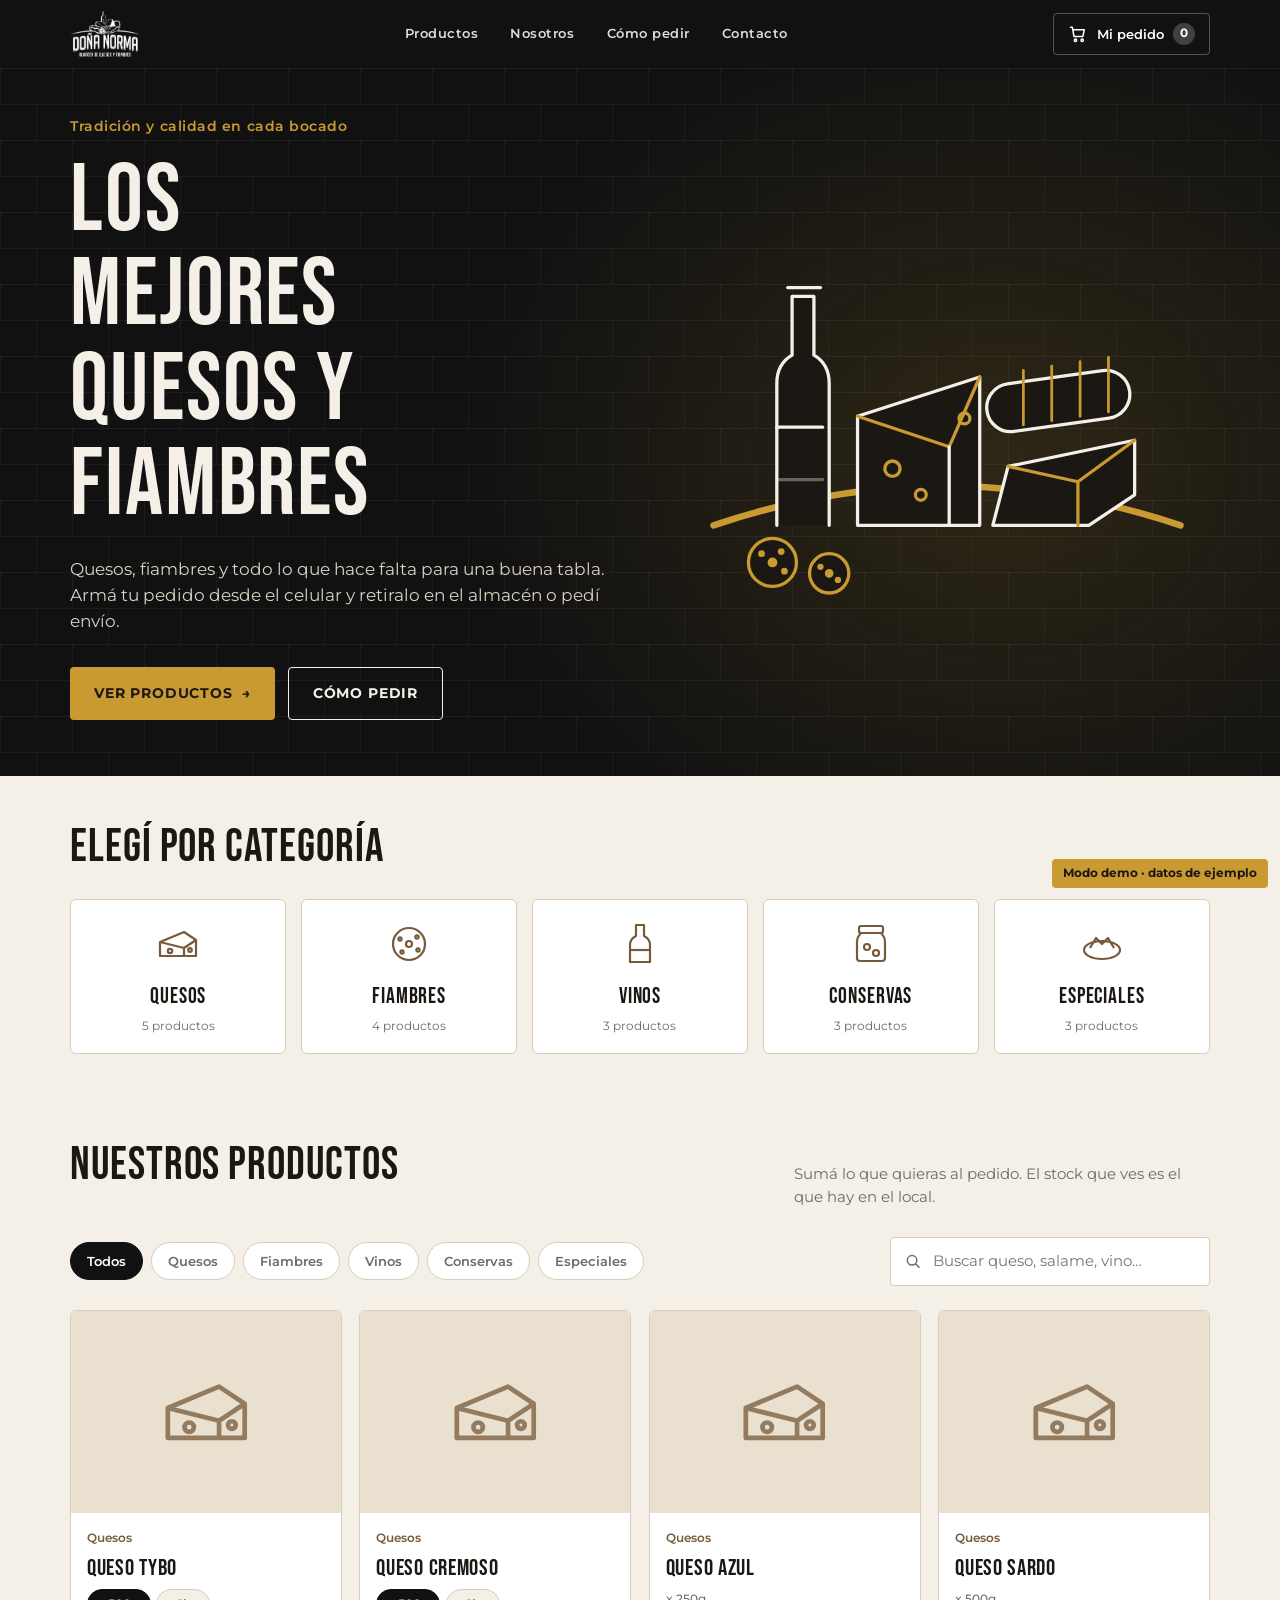
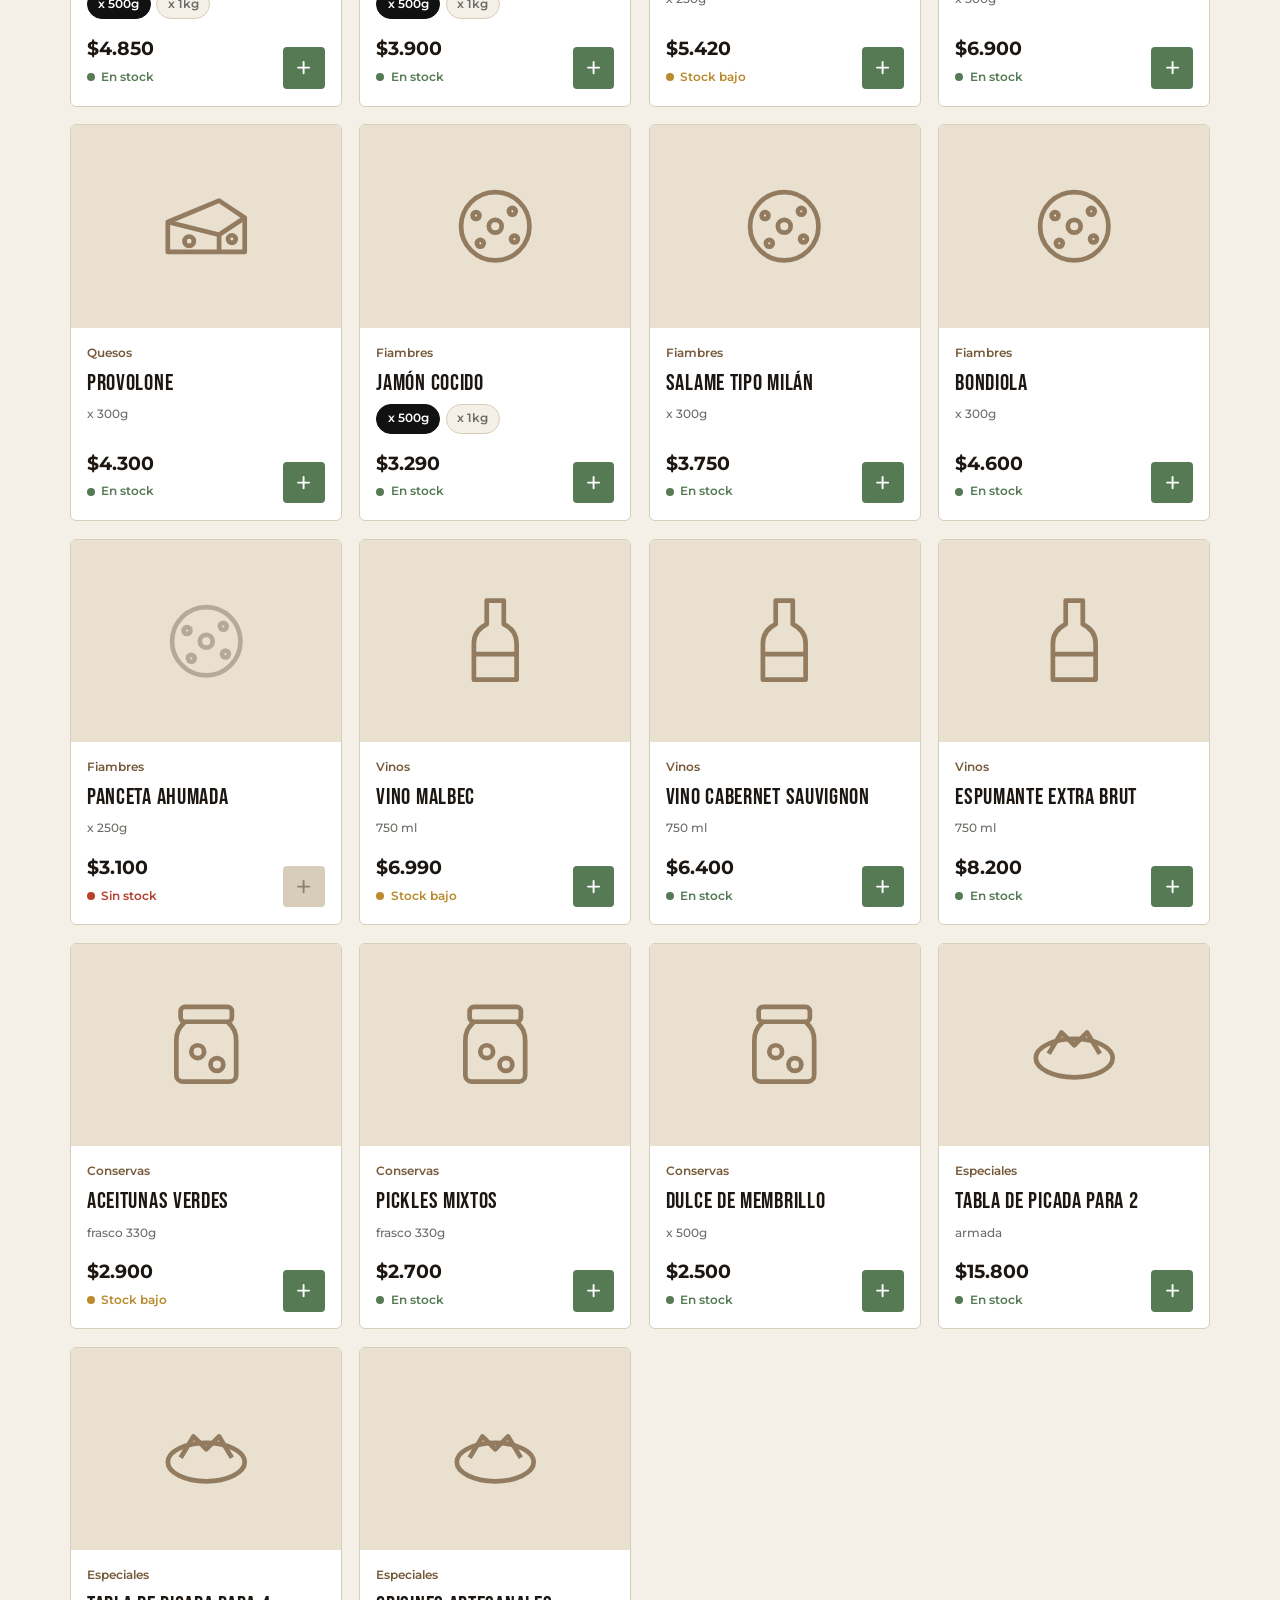
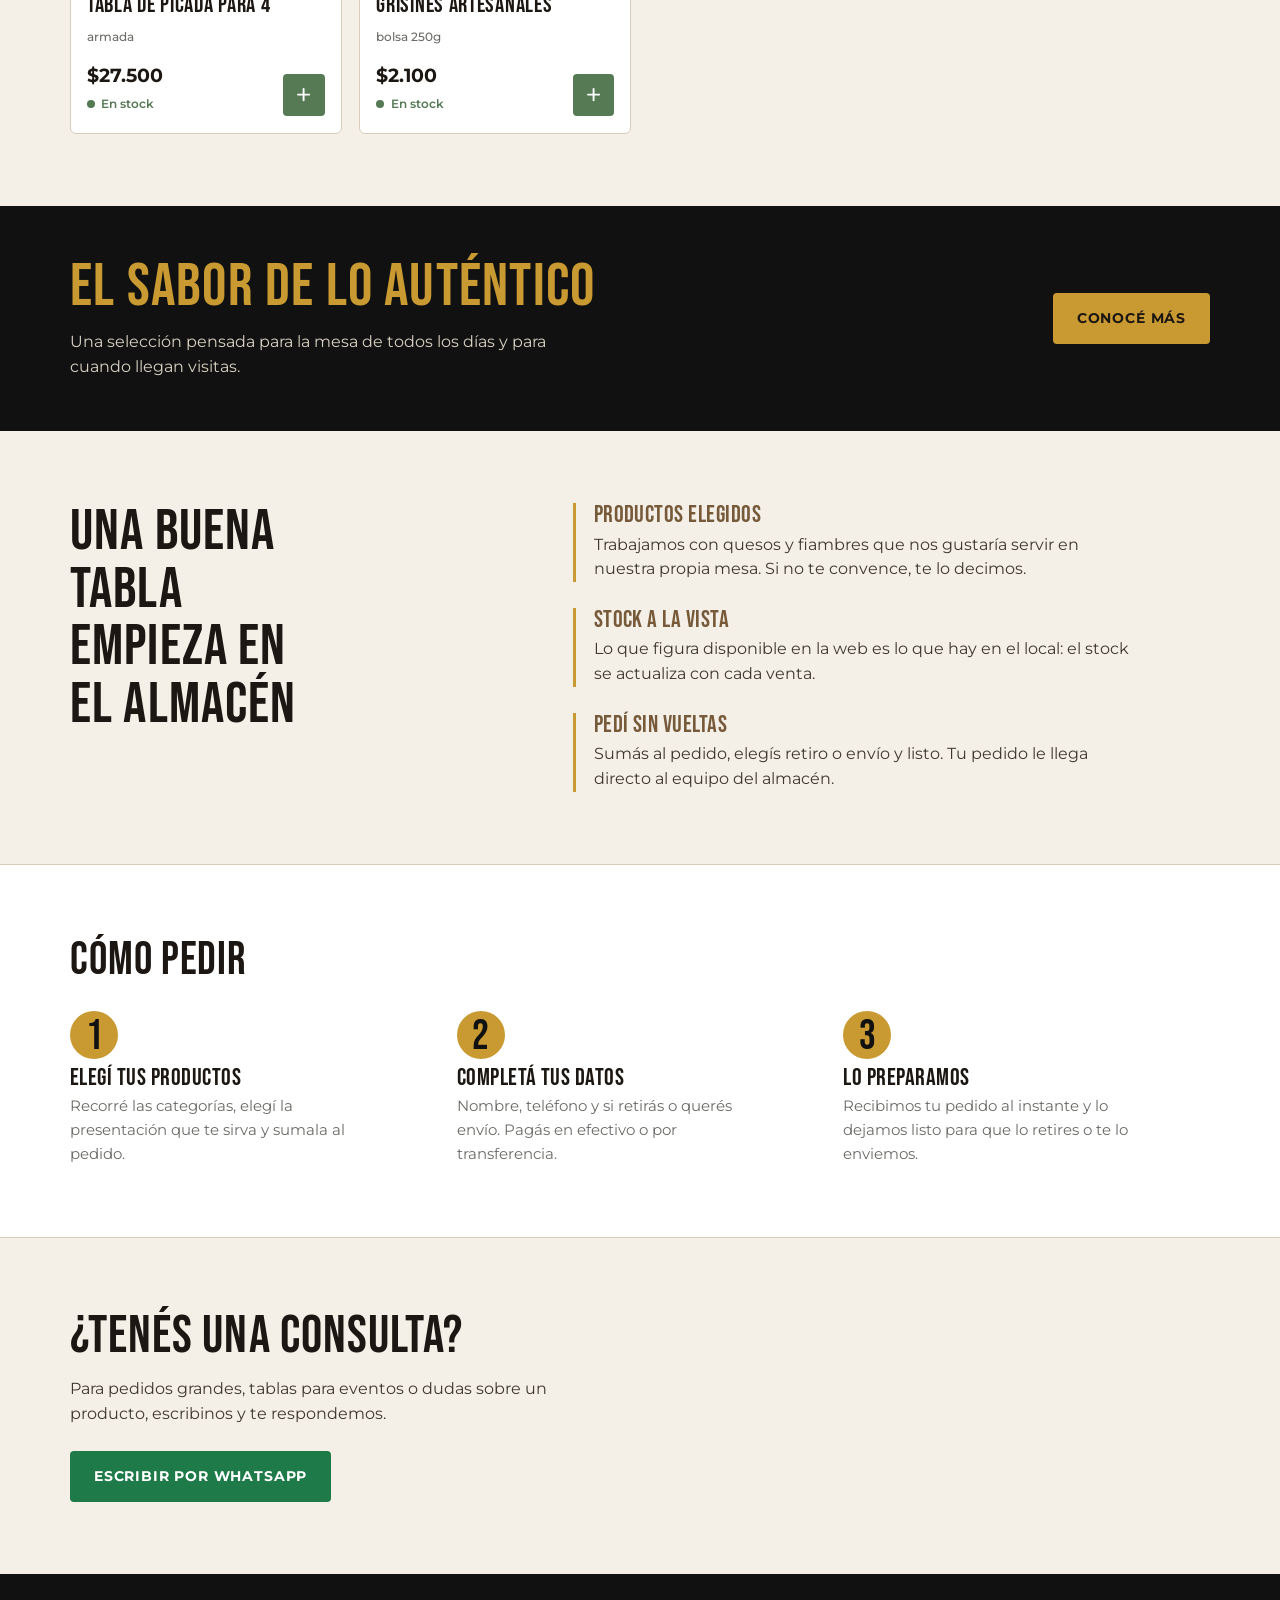
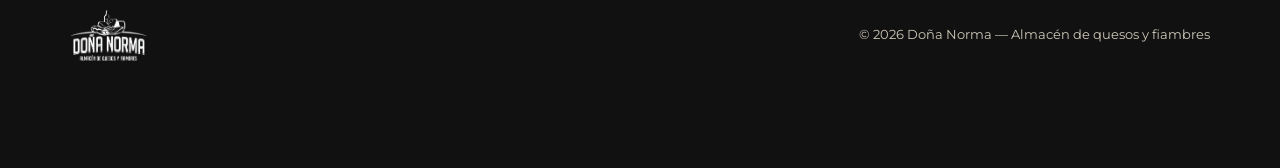
==== demo/norma/index.html @ 4f8e7be3 "Hero movil robusto (sin posicionado absoluto) y maqueta de Doña Norma Co-Authored-By: Claude Sonnet " ====
<!DOCTYPE html>
<html lang="es-AR">
<head>
<meta charset="UTF-8">
<meta name="viewport" content="width=device-width, initial-scale=1, viewport-fit=cover">
<title>Doña Norma — Almacén de quesos y fiambres</title>
<meta name="description" content="Quesos, fiambres, vinos y conservas. Armá tu pedido online y retiralo en el almacén o pedí envío.">
<meta name="theme-color" content="#111111">
<link rel="icon" href="data:image/svg+xml,%3Csvg xmlns='http://www.w3.org/2000/svg' viewBox='0 0 64 64'%3E%3Crect width='64' height='64' rx='12' fill='%23111'/%3E%3Cpath d='M12 44 32 14l20 30z' fill='%23C99A32'/%3E%3Ccircle cx='32' cy='36' r='3' fill='%23111'/%3E%3C/svg%3E">
<link rel="preconnect" href="https://fonts.googleapis.com">
<link rel="preconnect" href="https://fonts.gstatic.com" crossorigin>
<link href="https://fonts.googleapis.com/css2?family=Bebas+Neue&family=Montserrat:wght@400;500;600;700&display=swap" rel="stylesheet">

<style>
:root{
  --marca:#111111; --cta:#C99A32; --cta-text:#1C1712; --detalles:#765A3A; --exito:#557A54;
  --fondo:#F4F0E8; --blanco:#FFFFFF; --sep:#D8CDBB; --txt2:#6B6B67; --ink:#1C1712; --error:#B8402F; --aviso:#B98A2E;
  --display:'Bebas Neue','Oswald','Arial Narrow',Impact,sans-serif;
  --texto:'Montserrat',system-ui,-apple-system,'Segoe UI',Roboto,sans-serif;
  --wrap:1180px;
}
*,*::before,*::after{box-sizing:border-box}
html{scroll-behavior:smooth;scroll-padding-top:5rem}
body{margin:0;background:var(--fondo);color:var(--ink);font-family:var(--texto);font-size:16px;line-height:1.55;-webkit-font-smoothing:antialiased;padding-bottom:env(safe-area-inset-bottom,0)}
img{max-width:100%;display:block}
button,input,select,textarea{font:inherit;color:inherit}
button{cursor:pointer;border:0;background:none;padding:0}
a{color:inherit}
h1,h2,h3{font-family:var(--display);font-weight:400;letter-spacing:.02em;line-height:1;margin:0;text-transform:uppercase}
:focus-visible{outline:3px solid var(--cta);outline-offset:2px}
.wrap{max-width:var(--wrap);margin:0 auto;padding:0 1.25rem}
.sr{position:absolute;width:1px;height:1px;overflow:hidden;clip:rect(0 0 0 0);white-space:nowrap}

/* ---------- botones ---------- */
.btn{display:inline-flex;align-items:center;justify-content:center;gap:.6rem;font-weight:700;font-size:.85rem;letter-spacing:.06em;text-transform:uppercase;padding:.95rem 1.5rem;border-radius:4px;text-decoration:none;transition:background .2s,color .2s,border-color .2s}
.btn-primary{background:var(--cta);color:var(--cta-text)}
.btn-primary:hover{background:#d8a93c}
.btn-primary:disabled{opacity:.55;cursor:not-allowed}
.btn-ghost{border:1px solid currentColor}
.btn-ghost:hover{background:rgba(255,255,255,.08)}
.btn-block{width:100%}
.btn-dark{background:var(--marca);color:var(--blanco)}
.btn-dark:hover{background:#2a2622}
.btn-wa{background:#1f7a4a;color:#fff}
.btn-wa:hover{background:#19663d}

/* ---------- header ---------- */
.top{position:sticky;top:0;z-index:40;background:var(--marca);color:var(--blanco);padding-top:env(safe-area-inset-top,0)}
.top .wrap{display:flex;align-items:center;justify-content:space-between;gap:1rem;height:4.25rem}
.brand img{height:2.9rem;width:auto}
.nav{display:flex;gap:2rem;font-size:.82rem;font-weight:600;letter-spacing:.04em}
.nav a{text-decoration:none;opacity:.85;padding:.4rem 0;border-bottom:2px solid transparent}
.nav a:hover{opacity:1;border-color:var(--cta)}
.cart-btn{position:relative;display:flex;align-items:center;gap:.55rem;padding:.55rem .9rem;border:1px solid rgba(255,255,255,.28);border-radius:4px;font-weight:600;font-size:.82rem}
.cart-btn:hover{border-color:var(--cta)}
.cart-btn svg{width:1.25rem;height:1.25rem}
.cart-count{min-width:1.35rem;height:1.35rem;padding:0 .3rem;border-radius:99px;background:var(--cta);color:var(--cta-text);font-size:.72rem;font-weight:700;display:flex;align-items:center;justify-content:center}
.cart-count[data-n="0"]{background:rgba(255,255,255,.2);color:#fff}

/* ---------- hero ---------- */
.hero{position:relative;background-color:var(--marca);color:var(--fondo);overflow:hidden;
  background-image:
    radial-gradient(60% 90% at 78% 55%,rgba(201,154,50,.16),transparent 70%),
    url("data:image/svg+xml,%3Csvg xmlns='http://www.w3.org/2000/svg' width='72' height='72'%3E%3Cpath d='M0 .5H72M0 36.5H72M.5 0V36M36.5 36V72' stroke='%23ffffff' stroke-opacity='.05' fill='none'/%3E%3C/svg%3E")}
.hero .wrap{display:grid;grid-template-columns:1.05fr .95fr;align-items:center;gap:2rem;min-height:34rem;padding-top:3rem;padding-bottom:3.5rem}
.hero-tag{font-weight:600;font-size:.85rem;letter-spacing:.04em;color:var(--cta);margin:0 0 1.1rem}
.hero h1{font-size:clamp(3.2rem,7.4vw,6.4rem);max-width:9ch}
.hero p.lead{max-width:34rem;font-size:1.06rem;color:#d9d2c4;margin:1.4rem 0 2rem}
.hero-cta{display:flex;flex-wrap:wrap;gap:.8rem}
.hero-art{display:flex;justify-content:center}
.hero-art svg{width:100%;max-width:30rem;height:auto}

/* ---------- secciones ---------- */
section{padding:4.5rem 0}
.sec-head{display:flex;align-items:baseline;justify-content:space-between;gap:1rem;margin-bottom:1.75rem}
.sec-head h2{font-size:clamp(2rem,4vw,2.9rem)}
.sec-head p{margin:0;color:var(--txt2);font-size:.92rem;max-width:26rem}

/* categorias */
.cats{padding:3rem 0 1rem}
.cat-row{display:grid;grid-template-columns:repeat(auto-fit,minmax(9.5rem,1fr));gap:.9rem}
.cat-tile{display:flex;flex-direction:column;align-items:center;gap:.7rem;padding:1.3rem .8rem 1.1rem;background:var(--blanco);border:1px solid var(--sep);border-radius:6px;color:var(--detalles);transition:border-color .2s,transform .2s}
.cat-tile:hover{border-color:var(--cta);transform:translateY(-2px)}
.cat-tile svg{width:3rem;height:3rem}
.cat-tile b{font-family:var(--display);font-weight:400;font-size:1.35rem;letter-spacing:.04em;color:var(--ink);text-transform:uppercase}
.cat-tile small{color:var(--txt2);font-size:.75rem;margin-top:-.45rem}

/* productos */
.tools{display:flex;flex-wrap:wrap;gap:1rem;align-items:center;justify-content:space-between;margin-bottom:1.5rem}
.pills{display:flex;flex-wrap:wrap;gap:.5rem}
.pill{padding:.5rem 1rem;border:1px solid var(--sep);border-radius:99px;background:var(--blanco);font-size:.82rem;font-weight:600;color:var(--txt2)}
.pill:hover{border-color:var(--detalles);color:var(--ink)}
.pill[aria-pressed="true"]{background:var(--marca);border-color:var(--marca);color:var(--blanco)}
.search{position:relative;flex:0 1 20rem;width:100%}
.search input{width:100%;padding:.75rem 1rem .75rem 2.6rem;border:1px solid var(--sep);border-radius:4px;background:var(--blanco);font-size:.92rem}
.search input:focus{outline:none;border-color:var(--detalles);box-shadow:0 0 0 3px rgba(201,154,50,.25)}
.search svg{position:absolute;left:.85rem;top:50%;transform:translateY(-50%);width:1.1rem;height:1.1rem;color:var(--txt2)}
.grid{display:grid;grid-template-columns:repeat(auto-fill,minmax(14.5rem,1fr));gap:1.1rem}
.card{background:var(--blanco);border:1px solid var(--sep);border-radius:6px;overflow:hidden;display:flex;flex-direction:column}
.card-img{aspect-ratio:4/3;background:#E9E0CF;display:flex;align-items:center;justify-content:center;color:var(--detalles);position:relative}
.card-img img{width:100%;height:100%;object-fit:cover}
.card-img svg.ph{width:38%;height:auto;opacity:.75}
.card.agotado .card-img img,.card.agotado .card-img svg.ph{opacity:.4;filter:grayscale(.6)}
.card-body{padding:1rem 1rem 1.05rem;display:flex;flex-direction:column;gap:.55rem;flex:1}
.card-cat{font-size:.74rem;font-weight:600;color:var(--detalles)}
.card h3{font-size:1.45rem;letter-spacing:.03em;line-height:1.05}
.chips{display:flex;flex-wrap:wrap;gap:.35rem}
.chip{padding:.28rem .65rem;border:1px solid var(--sep);border-radius:99px;font-size:.76rem;font-weight:600;color:var(--txt2);background:var(--fondo)}
.chip[aria-pressed="true"]{border-color:var(--marca);background:var(--marca);color:#fff}
.chip-solo{font-size:.78rem;color:var(--txt2);font-weight:500}
.card-foot{display:flex;align-items:flex-end;justify-content:space-between;gap:.6rem;margin-top:auto;padding-top:.4rem}
.price{display:block;font-size:1.2rem;font-weight:700}
.badge{display:inline-flex;align-items:center;gap:.4rem;font-size:.74rem;font-weight:600;color:var(--txt2)}
.badge::before{content:"";width:.5rem;height:.5rem;border-radius:50%;background:currentColor}
.badge.ok{color:var(--exito)} .badge.bajo{color:var(--aviso)} .badge.sin{color:var(--error)} .badge.prox{color:var(--detalles)}
.add{width:2.6rem;height:2.6rem;border-radius:4px;background:var(--exito);color:#fff;display:flex;align-items:center;justify-content:center;flex-shrink:0;transition:background .2s}
.add:hover{background:#476846}
.add:disabled{background:var(--sep);color:#8a8274;cursor:not-allowed}
.add svg{width:1.2rem;height:1.2rem}
.estado{text-align:center;padding:3.5rem 1rem;color:var(--txt2);grid-column:1/-1}
.estado b{display:block;font-family:var(--display);font-weight:400;font-size:1.8rem;color:var(--ink);text-transform:uppercase;margin-bottom:.4rem}
.estado .btn{margin-top:1rem}

/* banner */
.banner{background:var(--marca);color:var(--fondo);padding:0}
.banner .wrap{display:flex;align-items:center;justify-content:space-between;gap:2rem;padding-top:3.2rem;padding-bottom:3.2rem;flex-wrap:wrap}
.banner h2{font-size:clamp(2.4rem,5vw,3.8rem);color:var(--cta)}
.banner p{max-width:30rem;color:#d9d2c4;margin:.8rem 0 0}

/* nosotros */
.porque{display:grid;grid-template-columns:1fr 1.4fr;gap:3rem;align-items:start}
.porque h2{font-size:clamp(2.3rem,4.6vw,3.6rem);max-width:11ch}
.porque-list{display:grid;gap:1.6rem}
.porque-list div{padding-left:1.1rem;border-left:3px solid var(--cta)}
.porque-list h3{font-size:1.5rem;margin-bottom:.35rem;color:var(--detalles)}
.porque-list p{margin:0;color:#3d372f;max-width:34rem}

/* como pedir */
.pasos{background:var(--blanco);border-top:1px solid var(--sep);border-bottom:1px solid var(--sep)}
.pasos ol{list-style:none;margin:0;padding:0;display:grid;grid-template-columns:repeat(3,1fr);gap:1.25rem;counter-reset:p}
.pasos li{counter-increment:p;position:relative;padding-top:3.4rem}
.pasos li::before{content:counter(p);position:absolute;top:0;left:0;font-family:var(--display);font-size:2.6rem;line-height:1;color:var(--marca);background:var(--cta);width:3rem;height:3rem;border-radius:50%;display:flex;align-items:center;justify-content:center;padding-top:.15rem}
.pasos h3{font-size:1.5rem;margin-bottom:.3rem}
.pasos p{margin:0;color:var(--txt2);font-size:.95rem;max-width:20rem}

/* contacto */
.contacto .wrap{display:grid;grid-template-columns:1.1fr 1fr;gap:3rem;align-items:center}
.contacto h2{font-size:clamp(2.2rem,4.4vw,3.3rem)}
.contacto p{color:#3d372f;max-width:30rem;margin:.9rem 0 1.5rem}
.datos{display:grid;gap:1rem;font-size:.95rem}
.datos div{padding:1rem 1.1rem;background:var(--blanco);border:1px solid var(--sep);border-radius:6px}
.datos b{display:block;font-size:.76rem;font-weight:600;color:var(--detalles);margin-bottom:.15rem}

footer.pie{background:var(--marca);color:#cfc8ba;padding:2.2rem 0 calc(2.2rem + 4.5rem)}
footer.pie .wrap{display:flex;align-items:center;justify-content:space-between;gap:1rem;flex-wrap:wrap}
footer.pie img{height:3.2rem;width:auto}
footer.pie small{font-size:.8rem}

/* ---------- carrito (drawer) ---------- */
.scrim{position:fixed;inset:0;background:rgba(17,17,17,.55);z-index:60;opacity:0;pointer-events:none;transition:opacity .25s}
.scrim.on{opacity:1;pointer-events:auto}
.drawer{position:fixed;top:0;right:0;bottom:0;width:min(28rem,100%);background:var(--fondo);z-index:70;display:flex;flex-direction:column;transform:translateX(102%);transition:transform .3s cubic-bezier(.2,.8,.2,1);padding-top:env(safe-area-inset-top,0)}
.drawer.on{transform:none;box-shadow:-18px 0 40px rgba(0,0,0,.25)}
.drawer-head{display:flex;align-items:center;justify-content:space-between;padding:1.1rem 1.25rem;background:var(--marca);color:#fff}
.drawer-head h2{font-size:1.9rem}
.x{width:2.4rem;height:2.4rem;font-size:1.7rem;line-height:1;border-radius:4px;color:#fff}
.x:hover{background:rgba(255,255,255,.12)}
.drawer-body{flex:1;overflow-y:auto;padding:1.25rem}
.drawer-foot{padding:1rem 1.25rem calc(1rem + env(safe-area-inset-bottom,0));border-top:1px solid var(--sep);background:var(--blanco);display:grid;gap:.75rem}
.linea{display:flex;justify-content:space-between;gap:1rem;font-size:.92rem;color:var(--txt2)}
.linea.total{font-size:1.15rem;font-weight:700;color:var(--ink)}
.item{display:grid;grid-template-columns:1fr auto;gap:.4rem .8rem;padding:.9rem 0;border-bottom:1px solid var(--sep)}
.item:first-child{padding-top:0}
.item b{font-size:.95rem}
.item small{display:block;color:var(--txt2);font-size:.78rem}
.item .sub{font-weight:700;text-align:right}
.step{display:inline-flex;align-items:center;border:1px solid var(--sep);border-radius:4px;background:var(--blanco)}
.step button{width:2.1rem;height:2.1rem;font-size:1.1rem;font-weight:700}
.step button:hover{background:var(--sep)}
.step span{min-width:2rem;text-align:center;font-weight:600;font-size:.9rem}
.quitar{font-size:.78rem;color:var(--txt2);text-decoration:underline;justify-self:end;align-self:center}
.quitar:hover{color:var(--error)}

.field{display:grid;gap:.3rem;margin-bottom:1rem}
.field label,.field legend{font-size:.8rem;font-weight:600}
.field input[type=text],.field input[type=tel],.field textarea{width:100%;padding:.75rem .85rem;border:1px solid var(--sep);border-radius:4px;background:var(--blanco)}
.field input:focus,.field textarea:focus{outline:none;border-color:var(--detalles);box-shadow:0 0 0 3px rgba(201,154,50,.25)}
.field textarea{resize:vertical;min-height:4rem}
fieldset.field{border:0;padding:0;margin:0 0 1rem;min-width:0}
fieldset.field legend{padding:0;margin-bottom:.3rem}
.radios{display:grid;grid-template-columns:1fr 1fr;gap:.5rem}
.radios label{display:flex;align-items:center;gap:.5rem;padding:.7rem .8rem;border:1px solid var(--sep);border-radius:4px;background:var(--blanco);font-size:.85rem;font-weight:600;cursor:pointer}
.radios input{accent-color:var(--marca)}
.radios label:has(input:checked){border-color:var(--marca);box-shadow:inset 0 0 0 1px var(--marca)}
.hint{font-size:.76rem;color:var(--txt2);margin:0}
.err{color:var(--error);font-size:.82rem;font-weight:600;margin:0 0 .8rem;min-height:1.2em}
.volver{justify-self:center;font-size:.82rem;font-weight:600;text-decoration:underline}
.vacio{text-align:center;padding:3rem 1rem;color:var(--txt2)}
.vacio b{display:block;font-family:var(--display);font-weight:400;font-size:1.8rem;color:var(--ink);text-transform:uppercase}
.ok-box{text-align:center;padding:1.5rem .5rem}
.ok-box .tilde{width:4rem;height:4rem;border-radius:50%;background:var(--exito);color:#fff;display:flex;align-items:center;justify-content:center;margin:0 auto 1rem}
.ok-box .tilde svg{width:2rem;height:2rem}
.ok-box h3{font-size:2.3rem;margin-bottom:.5rem}
.ok-box p{color:#3d372f;margin:.4rem 0}
.resumen{text-align:left;margin:1.2rem 0;padding:1rem;background:var(--blanco);border:1px solid var(--sep);border-radius:6px;font-size:.88rem}

/* toast + aviso demo + barra mobile */
.toast{position:fixed;left:50%;bottom:calc(5.2rem + env(safe-area-inset-bottom,0));transform:translate(-50%,1rem);background:var(--marca);color:#fff;padding:.75rem 1.1rem;border-radius:4px;font-size:.88rem;font-weight:600;z-index:90;opacity:0;pointer-events:none;transition:opacity .25s,transform .25s;max-width:calc(100% - 2rem);text-align:center}
.toast.on{opacity:1;transform:translate(-50%,0)}
.toast.arriba{bottom:auto;top:5rem;transform:translate(-50%,-1rem)}
.toast.arriba.on{transform:translate(-50%,0)}
.demo-flag{position:fixed;right:.75rem;bottom:calc(.75rem + env(safe-area-inset-bottom,0));z-index:30;background:var(--cta);color:var(--cta-text);font-size:.72rem;font-weight:700;padding:.35rem .7rem;border-radius:4px}
.bar{display:none}

@media (max-width:860px){
  .nav{display:none}
  .hero .wrap{grid-template-columns:1fr;min-height:0;padding-top:2.2rem;padding-bottom:2.5rem}
  .hero-art{order:-1}
  .hero-art svg{max-width:15rem}
  .hero h1{max-width:none}
  section{padding:3.2rem 0}
  .porque,.contacto .wrap{grid-template-columns:1fr;gap:1.8rem}
  .pasos ol{grid-template-columns:1fr;gap:1.6rem}
  .brand img{height:2.5rem}
  .cart-btn span.t{display:none}
  .bar{display:grid;grid-template-columns:repeat(4,1fr);position:fixed;left:0;right:0;bottom:0;z-index:50;background:var(--blanco);border-top:1px solid var(--sep);padding-bottom:env(safe-area-inset-bottom,0)}
  .bar a,.bar button{display:flex;flex-direction:column;align-items:center;gap:.15rem;padding:.55rem 0 .5rem;font-size:.68rem;font-weight:600;color:var(--txt2);text-decoration:none;position:relative}
  .bar svg{width:1.4rem;height:1.4rem}
  .bar .cart-count{position:absolute;top:.25rem;left:calc(50% + .3rem)}
  .demo-flag{bottom:calc(4.6rem + env(safe-area-inset-bottom,0))}
}
@media (max-width:520px){
  .grid{grid-template-columns:repeat(2,1fr);gap:.7rem}
  .card-body{padding:.75rem}
  .card h3{font-size:1.2rem}
  .radios{grid-template-columns:1fr}
}
@media (prefers-reduced-motion:reduce){*{transition:none!important;scroll-behavior:auto!important}}
</style>
</head>
<body>

<header class="top">
  <div class="wrap">
    <a class="brand" href="#inicio" aria-label="Doña Norma — inicio"><img src="assets/logo-blanco.png" alt="Doña Norma, almacén de quesos y fiambres" width="117" height="78"></a>
    <nav class="nav" aria-label="Principal">
      <a href="#productos">Productos</a>
      <a href="#nosotros">Nosotros</a>
      <a href="#como-pedir">Cómo pedir</a>
      <a href="#contacto">Contacto</a>
    </nav>
    <button class="cart-btn" data-abrir-carrito aria-label="Abrir tu pedido">
      <svg viewBox="0 0 24 24" fill="none" stroke="currentColor" stroke-width="1.8" stroke-linecap="round" stroke-linejoin="round" aria-hidden="true"><path d="M3 4h2.2l2 11h10.6l1.7-8H6.2"/><circle cx="9" cy="19.5" r="1.4"/><circle cx="17" cy="19.5" r="1.4"/></svg>
      <span class="t">Mi pedido</span><span class="cart-count" data-n="0" data-count>0</span>
    </button>
  </div>
</header>

<main id="inicio">

  <!-- HERO -->
  <div class="hero">
    <div class="wrap">
      <div>
        <p class="hero-tag">Tradición y calidad en cada bocado</p>
        <h1>Los mejores quesos y fiambres</h1>
        <p class="lead">Quesos, fiambres y todo lo que hace falta para una buena tabla. Armá tu pedido desde el celular y retiralo en el almacén o pedí envío.</p>
        <div class="hero-cta">
          <a class="btn btn-primary" href="#productos">Ver productos <span aria-hidden="true">→</span></a>
          <a class="btn btn-ghost" href="#como-pedir">Cómo pedir</a>
        </div>
      </div>
      <div class="hero-art" aria-hidden="true">
        <svg viewBox="0 0 440 340" fill="none" stroke-linecap="round" stroke-linejoin="round">
          <!-- arco base, eco del logo -->
          <path d="M6 268Q220 196 434 268" stroke="#C99A32" stroke-width="6"/>
          <!-- botella -->
          <g stroke="#F4F0E8" stroke-width="3">
            <path d="M64 268V138q0-18 14-26V58h20v54q14 8 14 26v130" fill="#1b1814"/>
            <path d="M74 50h30"/><path d="M64 178h42"/><path d="M64 226h42" stroke-opacity=".35"/>
          </g>
          <!-- queso en cuña -->
          <g stroke="#F4F0E8" stroke-width="3">
            <path d="M138 268 138 168 250 132 250 268z" fill="#1b1814"/>
            <path d="M138 168 222 196 250 132" stroke="#C99A32"/>
            <path d="M222 196V268" />
            <circle cx="170" cy="216" r="7" stroke="#C99A32"/><circle cx="196" cy="240" r="5" stroke="#C99A32"/><circle cx="236" cy="170" r="5" stroke="#C99A32"/>
          </g>
          <!-- queso en tabla plana -->
          <g stroke="#F4F0E8" stroke-width="3">
            <path d="M262 268 276 214 392 190 392 240 350 268z" fill="#1b1814"/>
            <path d="M276 214 340 228 392 190M340 228V268" stroke="#C99A32"/>
          </g>
          <!-- salame -->
          <g stroke="#F4F0E8" stroke-width="3">
            <rect x="256" y="132" width="132" height="44" rx="22" fill="#1b1814" transform="rotate(-8 322 154)"/>
            <path d="M290 122v50M316 118v50M342 114v50M368 110v50" stroke="#C99A32" stroke-width="2.5" transform="translate(0 4)"/>
          </g>
          <!-- rodajas -->
          <g stroke="#C99A32" stroke-width="3">
            <circle cx="60" cy="302" r="22" fill="#1b1814"/><circle cx="60" cy="302" r="3" fill="#C99A32"/><circle cx="50" cy="294" r="1.6"/><circle cx="71" cy="310" r="1.6"/><circle cx="68" cy="292" r="1.6"/>
            <circle cx="112" cy="312" r="18" fill="#1b1814"/><circle cx="112" cy="312" r="2.5" fill="#C99A32"/><circle cx="104" cy="306" r="1.4"/><circle cx="120" cy="318" r="1.4"/>
          </g>
        </svg>
      </div>
    </div>
  </div>

  <!-- CATEGORIAS -->
  <section class="cats" aria-labelledby="t-cats">
    <div class="wrap">
      <div class="sec-head"><h2 id="t-cats">Elegí por categoría</h2></div>
      <div class="cat-row" id="catRow"></div>
    </div>
  </section>

  <!-- PRODUCTOS -->
  <section id="productos" aria-labelledby="t-prod">
    <div class="wrap">
      <div class="sec-head">
        <h2 id="t-prod">Nuestros productos</h2>
        <p>Sumá lo que quieras al pedido. El stock que ves es el que hay en el local.</p>
      </div>
      <div class="tools">
        <div class="pills" id="pills" role="group" aria-label="Filtrar por categoría"></div>
        <div class="search">
          <label class="sr" for="q">Buscar productos</label>
          <svg viewBox="0 0 24 24" fill="none" stroke="currentColor" stroke-width="2" stroke-linecap="round" aria-hidden="true"><circle cx="11" cy="11" r="6.5"/><path d="m16 16 4.5 4.5"/></svg>
          <input id="q" type="search" placeholder="Buscar queso, salame, vino…" autocomplete="off">
        </div>
      </div>
      <div class="grid" id="grid" aria-live="polite"></div>
    </div>
  </section>

  <!-- BANNER -->
  <div class="banner">
    <div class="wrap">
      <div>
        <h2>El sabor de lo auténtico</h2>
        <p>Una selección pensada para la mesa de todos los días y para cuando llegan visitas.</p>
      </div>
      <a class="btn btn-primary" href="#nosotros">Conocé más</a>
    </div>
  </div>

  <!-- NOSOTROS -->
  <section id="nosotros" aria-labelledby="t-nos">
    <div class="wrap porque">
      <h2 id="t-nos">Una buena tabla empieza en el almacén</h2>
      <div class="porque-list">
        <div><h3>Productos elegidos</h3><p>Trabajamos con quesos y fiambres que nos gustaría servir en nuestra propia mesa. Si no te convence, te lo decimos.</p></div>
        <div><h3>Stock a la vista</h3><p>Lo que figura disponible en la web es lo que hay en el local: el stock se actualiza con cada venta.</p></div>
        <div><h3>Pedí sin vueltas</h3><p>Sumás al pedido, elegís retiro o envío y listo. Tu pedido le llega directo al equipo del almacén.</p></div>
      </div>
    </div>
  </section>

  <!-- COMO PEDIR -->
  <section class="pasos" id="como-pedir" aria-labelledby="t-pasos">
    <div class="wrap">
      <div class="sec-head"><h2 id="t-pasos">Cómo pedir</h2></div>
      <ol>
        <li><h3>Elegí tus productos</h3><p>Recorré las categorías, elegí la presentación que te sirva y sumala al pedido.</p></li>
        <li><h3>Completá tus datos</h3><p>Nombre, teléfono y si retirás o querés envío. Pagás en efectivo o por transferencia.</p></li>
        <li><h3>Lo preparamos</h3><p>Recibimos tu pedido al instante y lo dejamos listo para que lo retires o te lo enviemos.</p></li>
      </ol>
    </div>
  </section>

  <!-- CONTACTO -->
  <section class="contacto" id="contacto" aria-labelledby="t-con">
    <div class="wrap">
      <div>
        <h2 id="t-con">¿Tenés una consulta?</h2>
        <p>Para pedidos grandes, tablas para eventos o dudas sobre un producto, escribinos y te respondemos.</p>
        <a class="btn btn-wa" id="waContacto" href="#" hidden target="_blank" rel="noopener">Escribir por WhatsApp</a>
      </div>
      <div class="datos" id="datosLocal"></div>
    </div>
  </section>
</main>

<footer class="pie">
  <div class="wrap">
    <img src="assets/logo-blanco.png" alt="Doña Norma" width="117" height="78">
    <small>© <span id="anio"></span> Doña Norma — Almacén de quesos y fiambres</small>
  </div>
</footer>

<!-- barra inferior mobile -->
<nav class="bar" aria-label="Acceso rápido">
  <a href="#inicio"><svg viewBox="0 0 24 24" fill="none" stroke="currentColor" stroke-width="1.8" stroke-linejoin="round" aria-hidden="true"><path d="M4 11 12 4l8 7v9h-5v-6H9v6H4z"/></svg>Inicio</a>
  <a href="#productos"><svg viewBox="0 0 24 24" fill="none" stroke="currentColor" stroke-width="1.8" stroke-linejoin="round" aria-hidden="true"><path d="M4 18 4 10 13 7 13 18zM13 11l7 3v4h-7"/></svg>Productos</a>
  <a href="#contacto"><svg viewBox="0 0 24 24" fill="none" stroke="currentColor" stroke-width="1.8" stroke-linejoin="round" aria-hidden="true"><path d="M5 5h14v10H10l-5 4z"/></svg>Contacto</a>
  <button data-abrir-carrito aria-label="Abrir tu pedido"><svg viewBox="0 0 24 24" fill="none" stroke="currentColor" stroke-width="1.8" stroke-linecap="round" stroke-linejoin="round" aria-hidden="true"><path d="M3 4h2.2l2 11h10.6l1.7-8H6.2"/><circle cx="9" cy="19.5" r="1.4"/><circle cx="17" cy="19.5" r="1.4"/></svg>Pedido<span class="cart-count" data-n="0" data-count>0</span></button>
</nav>

<div class="scrim" id="scrim"></div>
<aside class="drawer" id="drawer" role="dialog" aria-modal="true" aria-labelledby="drawerTitulo" aria-hidden="true">
  <div class="drawer-head"><h2 id="drawerTitulo">Tu pedido</h2><button class="x" id="cerrarCarrito" aria-label="Cerrar">×</button></div>
  <div class="drawer-body" id="drawerBody"></div>
  <div class="drawer-foot" id="drawerFoot"></div>
</aside>
<div class="toast" id="toast" role="status" aria-live="polite"></div>
<div class="demo-flag" id="demoFlag" hidden>Modo demo · datos de ejemplo</div>

<script>
(function(){
"use strict";

/* ================= CONFIGURACIÓN DEL SITIO =================
   API_URL: pegar acá la URL "/exec" del despliegue de Apps Script de
   Doña Norma. Mientras esté vacía, el sitio corre en MODO DEMO con un
   catálogo de ejemplo (los pedidos NO llegan a ningún panel). */
var API_URL = "";

/* Datos del local que no viven en el panel. Lo que quede vacío no se
   muestra. El WhatsApp sale de Config → whatsappNumero del panel; si
   querés forzar otro acá, completá whatsapp (código de país, sin +). */
var SITE = {
  nombre: "Doña Norma",
  whatsapp: "5493425969853",
  direccion: "",
  horarios: "",
  instagram: "",
  facebook: ""
};

/* ================= UTILIDADES ================= */
var $ = function(s, r){ return (r||document).querySelector(s); };
var $$ = function(s, r){ return Array.prototype.slice.call((r||document).querySelectorAll(s)); };
function esc(s){ return String(s == null ? "" : s).replace(/[&<>"']/g, function(c){ return {"&":"&amp;","<":"&lt;",">":"&gt;",'"':"&quot;","'":"&#39;"}[c]; }); }
function money(n){ return "$" + Math.round(n).toLocaleString("es-AR"); }
function norm(s){ return String(s||"").toLowerCase().normalize("NFD").replace(/[\u0300-\u036f]/g,""); }
function store(k, v){ try{ if(v === undefined){ return JSON.parse(localStorage.getItem(k)); } localStorage.setItem(k, JSON.stringify(v)); }catch(e){ return null; } }
var toastT;
function toast(msg){ var t = $("#toast"); t.textContent = msg; t.classList.toggle("arriba", $("#drawer").classList.contains("on")); t.classList.add("on"); clearTimeout(toastT); toastT = setTimeout(function(){ t.classList.remove("on"); }, 2600); }

/* ================= CONEXIÓN CON EL PANEL (JSONP) ================= */
var jsonpN = 0;
function api(action, extra, timeoutMs){
  return new Promise(function(resolve, reject){
    var cb = "__dn" + Date.now() + "_" + (jsonpN++), s = document.createElement("script"), done = false;
    var qs = "action=" + encodeURIComponent(action);
    Object.keys(extra || {}).forEach(function(k){ qs += "&" + k + "=" + encodeURIComponent(extra[k]); });
    function limpiar(){ done = true; clearTimeout(t); try{ delete window[cb]; }catch(e){ window[cb] = undefined; } if(s.parentNode) s.parentNode.removeChild(s); }
    var t = setTimeout(function(){ if(!done){ limpiar(); reject(new Error("timeout")); } }, timeoutMs || 20000);
    window[cb] = function(data){ if(!done){ limpiar(); resolve(data); } };
    s.onerror = function(){ if(!done){ limpiar(); reject(new Error("red")); } };
    s.src = API_URL + (API_URL.indexOf("?") > -1 ? "&" : "?") + qs + "&callback=" + cb;
    document.head.appendChild(s);
  });
}

/* ================= DEMO ================= */
var DEMO_ROWS = (function(){
  var d = [
    ["Quesos","Queso Tybo",[["x 500g",4850],["x 1kg",9500]],24,5],
    ["Quesos","Queso Cremoso",[["x 500g",3900],["x 1kg",7600]],30,6],
    ["Quesos","Queso Azul",[["x 250g",5420]],2,4],
    ["Quesos","Queso Sardo",[["x 500g",6900]],14,4],
    ["Quesos","Provolone",[["x 300g",4300]],9,3],
    ["Fiambres","Jamón cocido",[["x 500g",3290],["x 1kg",6400]],20,5],
    ["Fiambres","Salame tipo milán",[["x 300g",3750]],16,5],
    ["Fiambres","Bondiola",[["x 300g",4600]],11,4],
    ["Fiambres","Panceta ahumada",[["x 250g",3100]],0,4],
    ["Vinos","Vino Malbec",[["750 ml",6990]],1,4],
    ["Vinos","Vino Cabernet Sauvignon",[["750 ml",6400]],12,4],
    ["Vinos","Espumante Extra Brut",[["750 ml",8200]],8,3],
    ["Conservas","Aceitunas verdes",[["frasco 330g",2900]],3,5],
    ["Conservas","Pickles mixtos",[["frasco 330g",2700]],10,4],
    ["Conservas","Dulce de membrillo",[["x 500g",2500]],15,4],
    ["Especiales","Tabla de picada para 2",[["armada",15800]],6,2],
    ["Especiales","Tabla de picada para 4",[["armada",27500]],4,2],
    ["Especiales","Grisines artesanales",[["bolsa 250g",2100]],18,5]
  ], rows = [];
  d.forEach(function(p, i){
    p[2].forEach(function(pr){ rows.push({productoId:"demo-"+i, categoria:p[0], nombre:p[1], presentacion:pr[0], precio:pr[1], cantidad:p[3], cantidadMinima:p[4], estadoStock:p[3] > 0 ? "stock" : "sin_stock", imagenUrl:""}); });
  });
  return rows;
})();
var DEMO_CFG = { ok:true, nombreNegocio:"Doña Norma", whatsappNumero:"", envioFijo:3000, recargoTransferencia:0.05 };

/* ================= ESTADO ================= */
var productos = [], cfg = { envioFijo:0, recargoTransferencia:0, whatsappNumero:"" };
var filtroCat = "", query = "", selPres = {};
var carrito = store("dn_carrito") || [];
var pedidoIdActual = null, vista = "carrito", ultimoFoco = null;
var DEMO = !API_URL;

/* ================= CATÁLOGO ================= */
function agrupar(rows){
  var m = {}, orden = [];
  rows.forEach(function(r){
    var id = r.productoId || r.nombre;
    if(!m[id]){ m[id] = { id:id, nombre:r.nombre, categoria:String(r.categoria||"").trim() || "Otros", imagen:r.imagenUrl || "", pres:[] }; orden.push(id); }
    if(!m[id].imagen && r.imagenUrl) m[id].imagen = r.imagenUrl;
    m[id].pres.push({ label:r.presentacion, precio:Number(r.precio)||0, cantidad:Number(r.cantidad)||0, minimo:Number(r.cantidadMinima)||0, prox:r.estadoStock === "proximamente" });
  });
  return orden.map(function(id){ return m[id]; });
}
function estadoDe(p){
  if(p.prox) return { k:"prox", t:"Próximamente", ok:false };
  if(p.cantidad <= 0) return { k:"sin", t:"Sin stock", ok:false };
  if(p.minimo > 0 && p.cantidad <= p.minimo) return { k:"bajo", t:"Stock bajo", ok:true };
  return { k:"ok", t:"En stock", ok:true };
}
function categorias(){ var c = []; productos.forEach(function(g){ if(c.indexOf(g.categoria) < 0) c.push(g.categoria); }); return c; }

var ICONOS = {
  queso:'<svg viewBox="0 0 48 48" fill="none" stroke="currentColor" stroke-width="2.2" stroke-linejoin="round" aria-hidden="true"><path d="M6 36V22L30 12l12 8v16z"/><path d="M6 22l24 6 12-8M30 28v8"/><circle cx="16" cy="31" r="2.2"/><circle cx="36" cy="30" r="1.8"/></svg>',
  fiambre:'<svg viewBox="0 0 48 48" fill="none" stroke="currentColor" stroke-width="2.2" stroke-linejoin="round" aria-hidden="true"><circle cx="24" cy="24" r="16"/><circle cx="24" cy="24" r="3"/><circle cx="15" cy="19" r="1.6"/><circle cx="32" cy="17" r="1.6"/><circle cx="33" cy="30" r="1.6"/><circle cx="17" cy="32" r="1.6"/></svg>',
  vino:'<svg viewBox="0 0 48 48" fill="none" stroke="currentColor" stroke-width="2.2" stroke-linejoin="round" aria-hidden="true"><path d="M20 5h8v11c4 2 6 5 6 9v17H14V25c0-4 2-7 6-9z"/><path d="M14 30h20"/></svg>',
  conserva:'<svg viewBox="0 0 48 48" fill="none" stroke="currentColor" stroke-width="2.2" stroke-linejoin="round" aria-hidden="true"><rect x="12" y="6" width="24" height="7" rx="2"/><path d="M14 13c-3 3-4 5-4 9v16a3 3 0 0 0 3 3h22a3 3 0 0 0 3-3V22c0-4-1-6-4-9"/><circle cx="20" cy="27" r="3"/><circle cx="29" cy="33" r="3"/></svg>',
  especial:'<svg viewBox="0 0 48 48" fill="none" stroke="currentColor" stroke-width="2.2" stroke-linejoin="round" aria-hidden="true"><ellipse cx="24" cy="30" rx="18" ry="9"/><path d="M12 28l6-10 6 6 6-6 6 10"/></svg>',
  otro:'<svg viewBox="0 0 48 48" fill="none" stroke="currentColor" stroke-width="2.2" stroke-linejoin="round" aria-hidden="true"><circle cx="24" cy="24" r="16"/><circle cx="24" cy="24" r="8"/></svg>'
};
function iconoDe(cat){
  var c = norm(cat);
  if(c.indexOf("ques") > -1) return ICONOS.queso;
  if(c.indexOf("fiamb") > -1 || c.indexOf("embut") > -1) return ICONOS.fiambre;
  if(c.indexOf("vin") > -1 || c.indexOf("beb") > -1 || c.indexOf("espum") > -1) return ICONOS.vino;
  if(c.indexOf("conserv") > -1 || c.indexOf("encurt") > -1 || c.indexOf("dulce") > -1) return ICONOS.conserva;
  if(c.indexOf("especial") > -1 || c.indexOf("tabla") > -1 || c.indexOf("picada") > -1) return ICONOS.especial;
  return ICONOS.otro;
}

function pintarCategorias(){
  var cats = categorias();
  $("#catRow").innerHTML = cats.map(function(c){
    var n = productos.filter(function(g){ return g.categoria === c; }).length;
    return '<button class="cat-tile" data-cat="' + esc(c) + '">' + iconoDe(c) + '<b>' + esc(c) + '</b><small>' + n + (n === 1 ? ' producto' : ' productos') + '</small></button>';
  }).join("");
  $("#pills").innerHTML = ['<button class="pill" data-cat="" aria-pressed="' + (filtroCat === "") + '">Todos</button>'].concat(cats.map(function(c){
    return '<button class="pill" data-cat="' + esc(c) + '" aria-pressed="' + (filtroCat === c) + '">' + esc(c) + '</button>';
  })).join("");
}

function cardHTML(g){
  var i = selPres[g.id] || 0; if(i >= g.pres.length) i = 0;
  var p = g.pres[i], e = estadoDe(p);
  var img = g.imagen ? '<img src="' + esc(g.imagen) + '" alt="' + esc(g.nombre) + '" loading="lazy" referrerpolicy="no-referrer" onerror="this.replaceWith(Object.assign(document.createElement(\'span\'),{innerHTML:this.dataset.ph}).firstChild)" data-ph="' + esc(iconoDe(g.categoria).replace('<svg ', '<svg class="ph" ')) + '">' : iconoDe(g.categoria).replace('<svg ', '<svg class="ph" ');
  var chips = g.pres.length > 1
    ? '<div class="chips" role="group" aria-label="Presentación">' + g.pres.map(function(x, j){ return '<button class="chip" data-pres="' + j + '" aria-pressed="' + (j === i) + '">' + esc(x.label) + '</button>'; }).join("") + '</div>'
    : '<span class="chip-solo">' + esc(p.label) + '</span>';
  return '<article class="card' + (e.ok ? '' : ' agotado') + '" data-id="' + esc(g.id) + '">' +
    '<div class="card-img">' + img + '</div>' +
    '<div class="card-body"><span class="card-cat">' + esc(g.categoria) + '</span><h3>' + esc(g.nombre) + '</h3>' + chips +
    '<div class="card-foot"><div><span class="price">' + money(p.precio) + '</span><span class="badge ' + e.k + '">' + e.t + '</span></div>' +
    '<button class="add" data-add ' + (e.ok ? '' : 'disabled ') + 'aria-label="' + (e.ok ? 'Agregar ' + esc(g.nombre) + ' (' + esc(p.label) + ') al pedido' : esc(g.nombre) + ': ' + e.t) + '"><svg viewBox="0 0 24 24" fill="none" stroke="currentColor" stroke-width="2.4" stroke-linecap="round" aria-hidden="true"><path d="M12 5v14M5 12h14"/></svg></button></div></div></article>';
}

function pintarGrid(){
  var q = norm(query);
  var lista = productos.filter(function(g){
    return (!filtroCat || g.categoria === filtroCat) && (!q || norm(g.nombre).indexOf(q) > -1 || norm(g.categoria).indexOf(q) > -1);
  });
  $("#grid").innerHTML = lista.length ? lista.map(cardHTML).join("") :
    '<div class="estado"><b>No encontramos eso</b>Probá con otra palabra o mirá todas las categorías.<br><button class="btn btn-dark" data-limpiar>Ver todos los productos</button></div>';
}

function cargarCatalogo(){
  $("#grid").innerHTML = '<div class="estado"><b>Cargando productos…</b>Un segundo, estamos trayendo el catálogo.</div>';
  var pProd, pCfg;
  if(DEMO){ pProd = Promise.resolve({ ok:true, productos:DEMO_ROWS }); pCfg = Promise.resolve(DEMO_CFG); }
  else { pProd = api("obtenerProductos"); pCfg = api("configTienda").catch(function(){ return null; }); }
  return Promise.all([pProd, pCfg]).then(function(r){
    if(!r[0] || !r[0].ok) throw new Error("respuesta");
    productos = agrupar(r[0].productos || []);
    if(r[1] && r[1].ok){ cfg = { envioFijo:Number(r[1].envioFijo)||0, recargoTransferencia:Number(r[1].recargoTransferencia)||0, whatsappNumero:String(r[1].whatsappNumero||"") }; }
    pintarCategorias(); pintarGrid(); pintarContacto(); sincronizarCarrito();
  }).catch(function(){
    $("#grid").innerHTML = '<div class="estado"><b>No pudimos cargar los productos</b>Revisá tu conexión e intentá de nuevo.<br><button class="btn btn-dark" data-reintentar>Reintentar</button></div>';
  });
}

/* ================= CONTACTO ================= */
function waNumero(){ return String(SITE.whatsapp || cfg.whatsappNumero || "").replace(/\D/g, ""); }
function pintarContacto(){
  var n = waNumero(), a = $("#waContacto");
  if(n){ a.href = "https://wa.me/" + n + "?text=" + encodeURIComponent("Hola! Les escribo desde la web de " + SITE.nombre + "."); a.hidden = false; } else { a.hidden = true; }
  var filas = [];
  if(SITE.direccion) filas.push('<div><b>Dónde estamos</b>' + esc(SITE.direccion) + '</div>');
  if(SITE.horarios) filas.push('<div><b>Horarios</b>' + esc(SITE.horarios) + '</div>');
  if(SITE.instagram) filas.push('<div><b>Instagram</b><a href="' + esc(SITE.instagram) + '" target="_blank" rel="noopener">' + esc(SITE.instagram.replace(/^https?:\/\/(www\.)?/, "")) + '</a></div>');
  if(SITE.facebook) filas.push('<div><b>Facebook</b><a href="' + esc(SITE.facebook) + '" target="_blank" rel="noopener">' + esc(SITE.facebook.replace(/^https?:\/\/(www\.)?/, "")) + '</a></div>');
  $("#datosLocal").innerHTML = filas.join("");
  $("#datosLocal").style.display = filas.length ? "" : "none";
  if(!filas.length) $(".contacto .wrap").style.gridTemplateColumns = "1fr";
}

/* ================= CARRITO ================= */
function guardarCarrito(){ store("dn_carrito", carrito); }
function cantTotal(){ return carrito.reduce(function(s, i){ return s + i.cantidad; }, 0); }
function pintarContador(){ $$("[data-count]").forEach(function(el){ var n = cantTotal(); el.textContent = n; el.setAttribute("data-n", n); }); }

/* Al cargar el catálogo, ajusta el carrito guardado a precios y stock vigentes. */
function sincronizarCarrito(){
  var cambio = false;
  carrito = carrito.filter(function(it){
    var g = productos.filter(function(x){ return x.id === it.id; })[0];
    var p = g && g.pres.filter(function(x){ return x.label === it.label; })[0];
    if(!p || !estadoDe(p).ok){ cambio = true; return false; }
    if(p.precio !== it.precio){ it.precio = p.precio; cambio = true; }
    it.max = p.cantidad;
    if(it.cantidad > p.cantidad){ it.cantidad = p.cantidad; cambio = true; }
    return it.cantidad > 0;
  });
  if(cambio){ guardarCarrito(); toast("Actualizamos tu pedido con el stock y precios de hoy."); }
  pintarContador(); if(abierto()) render();
}

function agregar(id, idx){
  var g = productos.filter(function(x){ return x.id === id; })[0]; if(!g) return;
  var p = g.pres[idx || 0], e = estadoDe(p); if(!e.ok) return;
  var it = carrito.filter(function(x){ return x.id === id && x.label === p.label; })[0];
  if(it){
    if(it.cantidad >= p.cantidad){ toast("Ya sumaste todo el stock disponible de este producto."); return; }
    it.cantidad++; it.max = p.cantidad; it.precio = p.precio;
  } else { carrito.push({ id:id, nombre:g.nombre, label:p.label, precio:p.precio, cantidad:1, max:p.cantidad }); }
  guardarCarrito(); pintarContador(); toast(g.nombre + " (" + p.label + ") sumado al pedido.");
  if(abierto()) render();
}
function cambiarCant(i, d){
  var it = carrito[i]; if(!it) return;
  if(d > 0 && it.cantidad >= it.max){ toast("No hay más stock disponible de este producto."); return; }
  it.cantidad += d; if(it.cantidad <= 0) carrito.splice(i, 1);
  guardarCarrito(); pintarContador(); render();
}
function quitar(i){ carrito.splice(i, 1); guardarCarrito(); pintarContador(); render(); }

function calc(modalidad, pago){
  var sub = carrito.reduce(function(s, i){ return s + i.precio * i.cantidad; }, 0);
  var envio = modalidad === "envio" ? cfg.envioFijo : 0;
  var recargo = pago === "transferencia" ? Math.round(sub * cfg.recargoTransferencia) : 0;
  return { sub:sub, envio:envio, recargo:recargo, total:sub + envio + recargo };
}

/* ---- drawer ---- */
function abierto(){ return $("#drawer").classList.contains("on"); }
function abrir(){
  ultimoFoco = document.activeElement; vista = "carrito";
  $("#drawer").classList.add("on"); $("#scrim").classList.add("on"); $("#drawer").setAttribute("aria-hidden", "false");
  document.body.style.overflow = "hidden"; $("#toast").classList.remove("on"); render(); $("#cerrarCarrito").focus();
}
function cerrar(){
  $("#drawer").classList.remove("on"); $("#scrim").classList.remove("on"); $("#drawer").setAttribute("aria-hidden", "true");
  document.body.style.overflow = ""; if(ultimoFoco && ultimoFoco.focus) ultimoFoco.focus();
}
function render(){
  if(vista === "datos") return renderDatos();
  if(vista === "ok") return;
  renderCarrito();
}

function renderCarrito(){
  $("#drawerTitulo").textContent = "Tu pedido";
  if(!carrito.length){
    $("#drawerBody").innerHTML = '<div class="vacio"><b>Tu pedido está vacío</b>Sumá quesos, fiambres o lo que se te antoje y lo armamos acá.</div>';
    $("#drawerFoot").innerHTML = '<button class="btn btn-primary btn-block" data-cerrar-ir>Ver productos</button>';
    return;
  }
  $("#drawerBody").innerHTML = carrito.map(function(it, i){
    return '<div class="item"><div><b>' + esc(it.nombre) + '</b><small>' + esc(it.label) + ' · ' + money(it.precio) + ' c/u</small></div><div class="sub">' + money(it.precio * it.cantidad) + '</div>' +
      '<div class="step"><button data-menos="' + i + '" aria-label="Quitar uno de ' + esc(it.nombre) + '">−</button><span aria-live="polite">' + it.cantidad + '</span><button data-mas="' + i + '" aria-label="Sumar uno de ' + esc(it.nombre) + '">+</button></div>' +
      '<button class="quitar" data-quitar="' + i + '">Quitar</button></div>';
  }).join("");
  var c = calc("retiro", "efectivo");
  $("#drawerFoot").innerHTML = '<div class="linea total"><span>Subtotal</span><span>' + money(c.sub) + '</span></div><p class="hint">El envío y el recargo por transferencia, si corresponden, se suman en el próximo paso.</p><button class="btn btn-primary btn-block" data-continuar>Continuar con el pedido</button>';
}

function renderDatos(){
  $("#drawerTitulo").textContent = "Tus datos";
  var g = store("dn_cliente") || {};
  var transf = cfg.recargoTransferencia > 0 ? " (+" + Math.round(cfg.recargoTransferencia * 100) + "%)" : "";
  $("#drawerBody").innerHTML =
    '<div class="field"><label for="fNombre">Nombre y apellido</label><input id="fNombre" type="text" autocomplete="name" value="' + esc(g.nombre || "") + '"></div>' +
    '<div class="field"><label for="fTel">Teléfono (WhatsApp)</label><input id="fTel" type="tel" inputmode="tel" autocomplete="tel" placeholder="Ej: 342 555 1234" value="' + esc(g.telefono || "") + '"><p class="hint">Sin el 0 ni el 15. Lo usamos solo para avisarte de tu pedido.</p></div>' +
    '<fieldset class="field"><legend>¿Cómo lo recibís?</legend><div class="radios">' +
      '<label><input type="radio" name="mod" value="retiro" checked> Retiro en el local</label>' +
      '<label><input type="radio" name="mod" value="envio"> Envío a domicilio' + (cfg.envioFijo ? ' (' + money(cfg.envioFijo) + ')' : '') + '</label></div></fieldset>' +
    '<div class="field" id="boxDir" hidden><label for="fDir">Dirección de entrega</label><input id="fDir" type="text" autocomplete="street-address" placeholder="Calle, número, barrio" value="' + esc(g.direccion || "") + '"></div>' +
    '<fieldset class="field"><legend>Forma de pago</legend><div class="radios">' +
      '<label><input type="radio" name="pago" value="efectivo" checked> Efectivo</label>' +
      '<label><input type="radio" name="pago" value="transferencia"> Transferencia' + transf + '</label></div></fieldset>' +
    '<div class="field"><label for="fObs">Aclaraciones (opcional)</label><textarea id="fObs" placeholder="Ej: queso en fetas finas, horario de retiro…"></textarea></div>' +
    '<p class="err" id="fErr" role="alert"></p>';
  $("#drawerFoot").innerHTML = '<div id="totales"></div><button class="btn btn-primary btn-block" data-enviar>Enviar pedido</button><button class="volver" data-volver>Volver al pedido</button>';
  $$("input[name=mod],input[name=pago]").forEach(function(r){ r.addEventListener("change", actualizarTotales); });
  actualizarTotales();
}
function valor(n){ var r = $("input[name=" + n + "]:checked"); return r ? r.value : ""; }
function actualizarTotales(){
  var mod = valor("mod"), pago = valor("pago"), c = calc(mod, pago);
  $("#boxDir").hidden = mod !== "envio";
  $("#totales").innerHTML = '<div class="linea"><span>Subtotal</span><span>' + money(c.sub) + '</span></div>' +
    (c.envio ? '<div class="linea"><span>Envío</span><span>' + money(c.envio) + '</span></div>' : '') +
    (c.recargo ? '<div class="linea"><span>Recargo por transferencia</span><span>' + money(c.recargo) + '</span></div>' : '') +
    '<div class="linea total"><span>Total</span><span>' + money(c.total) + '</span></div>';
}

function enviarPedido(btn){
  var nombre = $("#fNombre").value.trim(), tel = $("#fTel").value.replace(/\D/g, ""), mod = valor("mod"), pago = valor("pago");
  var dir = $("#fDir").value.trim(), obs = $("#fObs").value.trim(), err = $("#fErr");
  if(!carrito.length){ err.textContent = "Tu pedido está vacío."; return; }
  if(nombre.length < 2){ err.textContent = "Escribí tu nombre para poder identificar el pedido."; $("#fNombre").focus(); return; }
  if(tel.length < 8){ err.textContent = "Revisá el teléfono: tiene que tener al menos 8 números."; $("#fTel").focus(); return; }
  if(mod === "envio" && dir.length < 5){ err.textContent = "Escribí la dirección de entrega."; $("#fDir").focus(); return; }
  err.textContent = "";
  store("dn_cliente", { nombre:nombre, telefono:$("#fTel").value.trim(), direccion:dir });
  var c = calc(mod, pago);
  // El mismo pedidoId se reutiliza si hay que reintentar: el backend no duplica.
  if(!pedidoIdActual) pedidoIdActual = (window.crypto && crypto.randomUUID) ? crypto.randomUUID() : (Date.now() + "-" + Math.random().toString(36).slice(2));
  var payload = {
    pedidoId: pedidoIdActual, timestamp: new Date().toISOString(), origen: "web", estado: "Nuevo",
    nombreCliente: nombre, telefono: tel, modalidad: mod, direccion: mod === "envio" ? dir : "", metodoPago: pago,
    subtotal: c.sub, recargo: c.recargo, envio: c.envio, total: c.total,
    items: carrito.map(function(i){ return { nombre:i.nombre, label:i.label, precio:i.precio, cantidad:i.cantidad }; }),
    observaciones: obs
  };
  btn.disabled = true; btn.textContent = "Enviando…";
  var envio = DEMO ? new Promise(function(r){ setTimeout(function(){ r({ ok:true, numero:Math.floor(Math.random() * 90) + 10 }); }, 700); })
                   : api("crearPedido", { payload: JSON.stringify(payload) }, 30000);
  envio.then(function(res){
    if(!res || !res.ok) throw new Error((res && res.error) || "respuesta");
    mostrarOk(payload, res);
  }).catch(function(){
    btn.disabled = false; btn.textContent = "Reintentar envío";
    err.textContent = "No pudimos confirmar el envío. Tocá Reintentar: si el pedido ya había llegado, no se duplica.";
  });
}

function mostrarOk(p, res){
  vista = "ok"; pedidoIdActual = null;
  var num = res.numero ? "#" + String(res.numero).padStart(3, "0") : "";
  var lineas = p.items.map(function(i){ return "• " + i.cantidad + " × " + i.nombre + " (" + i.label + ")"; }).join("\n");
  var msg = "Hola! Hice el pedido " + num + " en la web.\nSoy " + p.nombreCliente + ".\n" + lineas + "\nTotal: " + money(p.total) + " — " + (p.modalidad === "envio" ? "envío a domicilio" : "retiro en el local") + ".";
  var n = waNumero();
  carrito = []; guardarCarrito(); pintarContador();
  $("#drawerTitulo").textContent = "Pedido enviado";
  $("#drawerBody").innerHTML = '<div class="ok-box"><div class="tilde"><svg viewBox="0 0 24 24" fill="none" stroke="currentColor" stroke-width="3" stroke-linecap="round" stroke-linejoin="round" aria-hidden="true"><path d="m5 12.5 4.5 4.5L19 7.5"/></svg></div>' +
    '<h3>¡Recibimos tu pedido' + (num ? " " + num : "") + '!</h3><p>Gracias, ' + esc(p.nombreCliente.split(" ")[0]) + '. Ya le llegó al equipo del almacén.</p>' +
    '<div class="resumen">' + p.items.map(function(i){ return '<div class="linea"><span>' + i.cantidad + ' × ' + esc(i.nombre) + ' <small>(' + esc(i.label) + ')</small></span><span>' + money(i.precio * i.cantidad) + '</span></div>'; }).join("") +
    (p.envio ? '<div class="linea"><span>Envío</span><span>' + money(p.envio) + '</span></div>' : '') + (p.recargo ? '<div class="linea"><span>Recargo por transferencia</span><span>' + money(p.recargo) + '</span></div>' : '') +
    '<div class="linea total"><span>Total</span><span>' + money(p.total) + '</span></div></div>' +
    '<p>' + (p.modalidad === "envio" ? "Lo vamos a enviar a: " + esc(p.direccion) : "Podés retirarlo en el local.") + '</p>' +
    (p.metodoPago === "transferencia" ? '<p>Elegiste pagar por transferencia: nos vamos a comunicar con vos para coordinar el pago.</p>' : '') + '</div>';
  $("#drawerFoot").innerHTML = (n ? '<a class="btn btn-wa btn-block" target="_blank" rel="noopener" href="https://wa.me/' + n + '?text=' + encodeURIComponent(msg) + '">Avisar por WhatsApp</a>' : '') + '<button class="btn btn-dark btn-block" data-cerrar>Seguir mirando productos</button>';
}

/* ================= EVENTOS ================= */
document.addEventListener("click", function(e){
  var t = e.target, b;
  if((b = t.closest("[data-abrir-carrito]"))){ abrir(); return; }
  if(t.closest("#cerrarCarrito") || t === $("#scrim") || t.closest("[data-cerrar]")){ cerrar(); return; }
  if(t.closest("[data-cerrar-ir]")){ cerrar(); location.hash = "#productos"; return; }
  if((b = t.closest(".cat-tile"))){ filtroCat = b.dataset.cat; pintarCategorias(); pintarGrid(); $("#productos").scrollIntoView(); return; }
  if((b = t.closest(".pill"))){ filtroCat = b.dataset.cat; pintarCategorias(); pintarGrid(); return; }
  if((b = t.closest(".chip"))){
    var card = b.closest(".card"), id = card.dataset.id; selPres[id] = Number(b.dataset.pres);
    var g = productos.filter(function(x){ return x.id === id; })[0]; card.outerHTML = cardHTML(g);
    var nuevo = $('.card[data-id="' + id.replace(/"/g, '\\"') + '"] .chip[aria-pressed="true"]'); if(nuevo) nuevo.focus(); return;
  }
  if((b = t.closest("[data-add]"))){ var c = b.closest(".card"); agregar(c.dataset.id, selPres[c.dataset.id] || 0); return; }
  if(t.closest("[data-limpiar]")){ filtroCat = ""; query = ""; $("#q").value = ""; pintarCategorias(); pintarGrid(); return; }
  if(t.closest("[data-reintentar]")){ cargarCatalogo(); return; }
  if((b = t.closest("[data-mas]"))){ cambiarCant(Number(b.dataset.mas), 1); return; }
  if((b = t.closest("[data-menos]"))){ cambiarCant(Number(b.dataset.menos), -1); return; }
  if((b = t.closest("[data-quitar]"))){ quitar(Number(b.dataset.quitar)); return; }
  if(t.closest("[data-continuar]")){ pedidoIdActual = null; vista = "datos"; renderDatos(); $("#drawerBody").scrollTop = 0; return; }
  if(t.closest("[data-volver]")){ vista = "carrito"; renderCarrito(); return; }
  if((b = t.closest("[data-enviar]"))){ enviarPedido(b); return; }
});
document.addEventListener("keydown", function(e){ if(e.key === "Escape" && abierto()) cerrar(); });
$("#q").addEventListener("input", function(){ query = this.value; pintarGrid(); });

/* ================= ARRANQUE ================= */
$("#anio").textContent = new Date().getFullYear();
if(DEMO) $("#demoFlag").hidden = false;
pintarContador(); pintarContacto();
cargarCatalogo();
})();
</script>
</body>
</html>
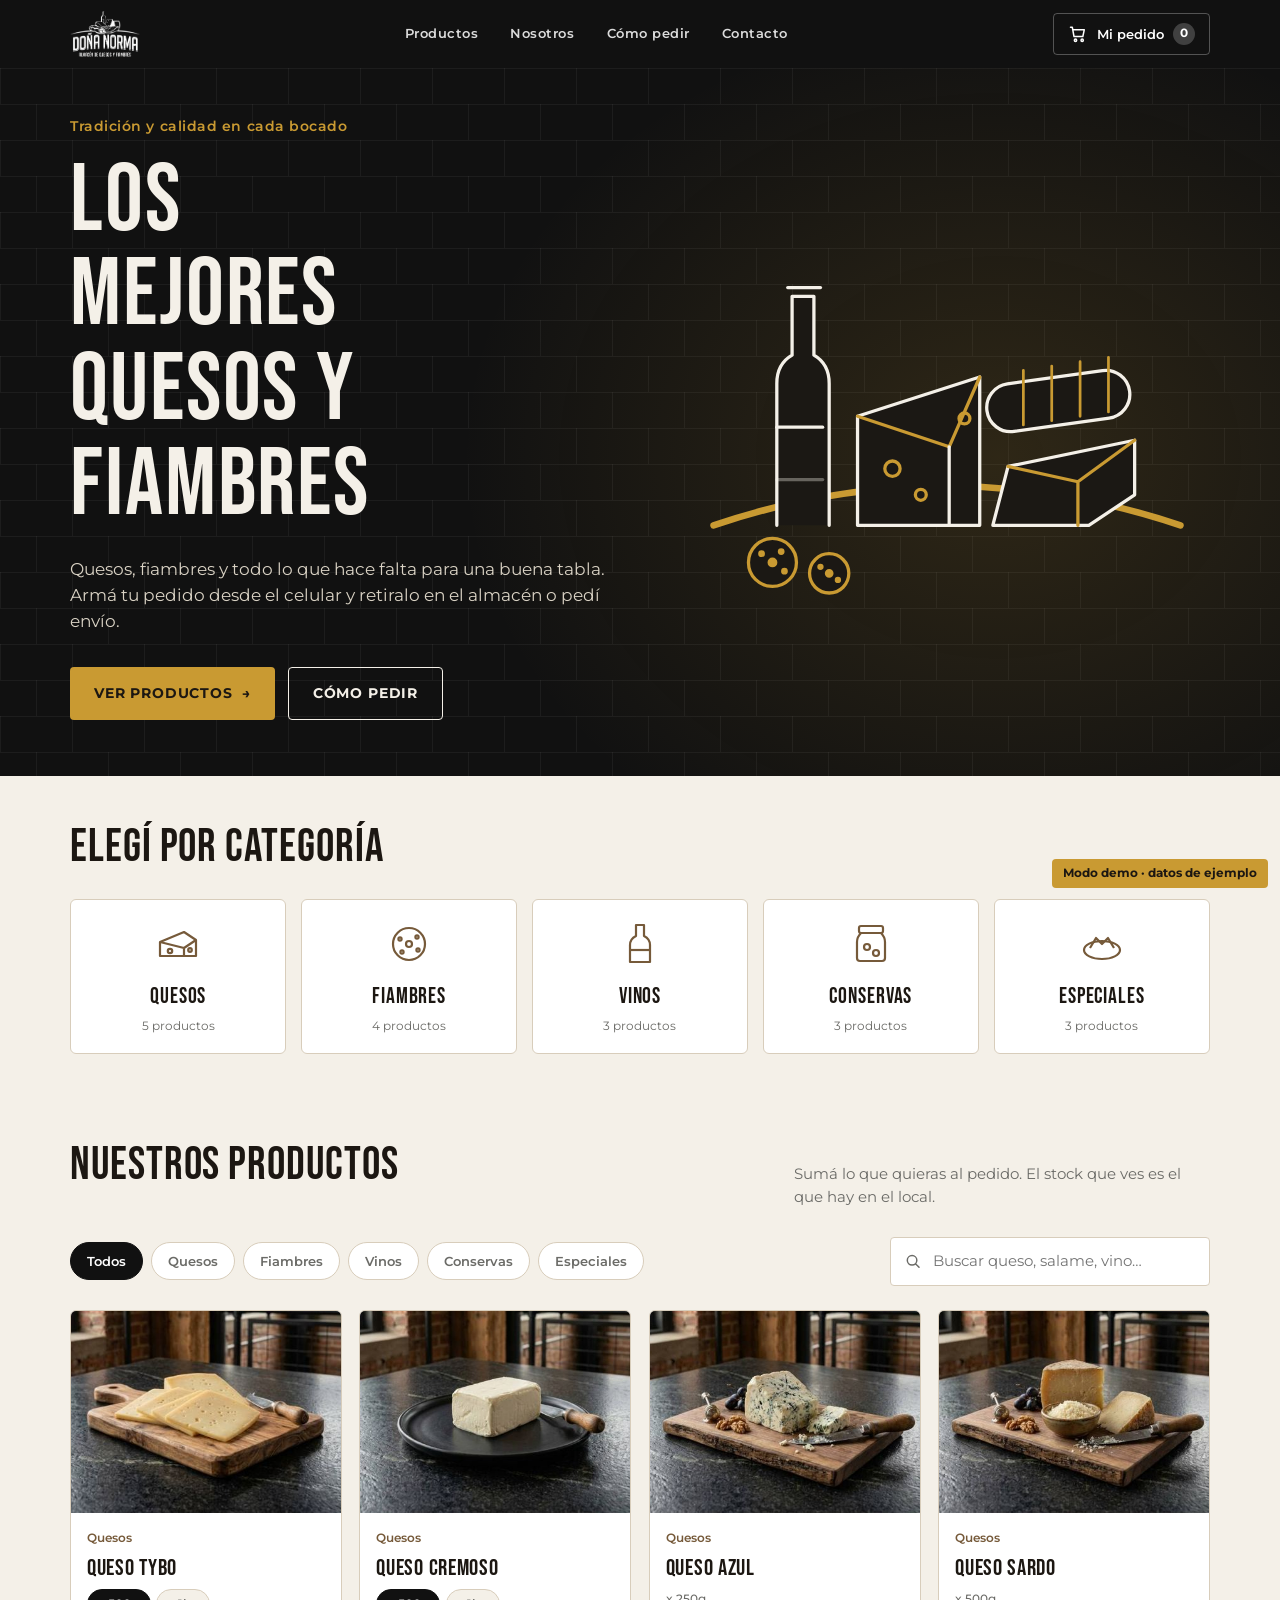
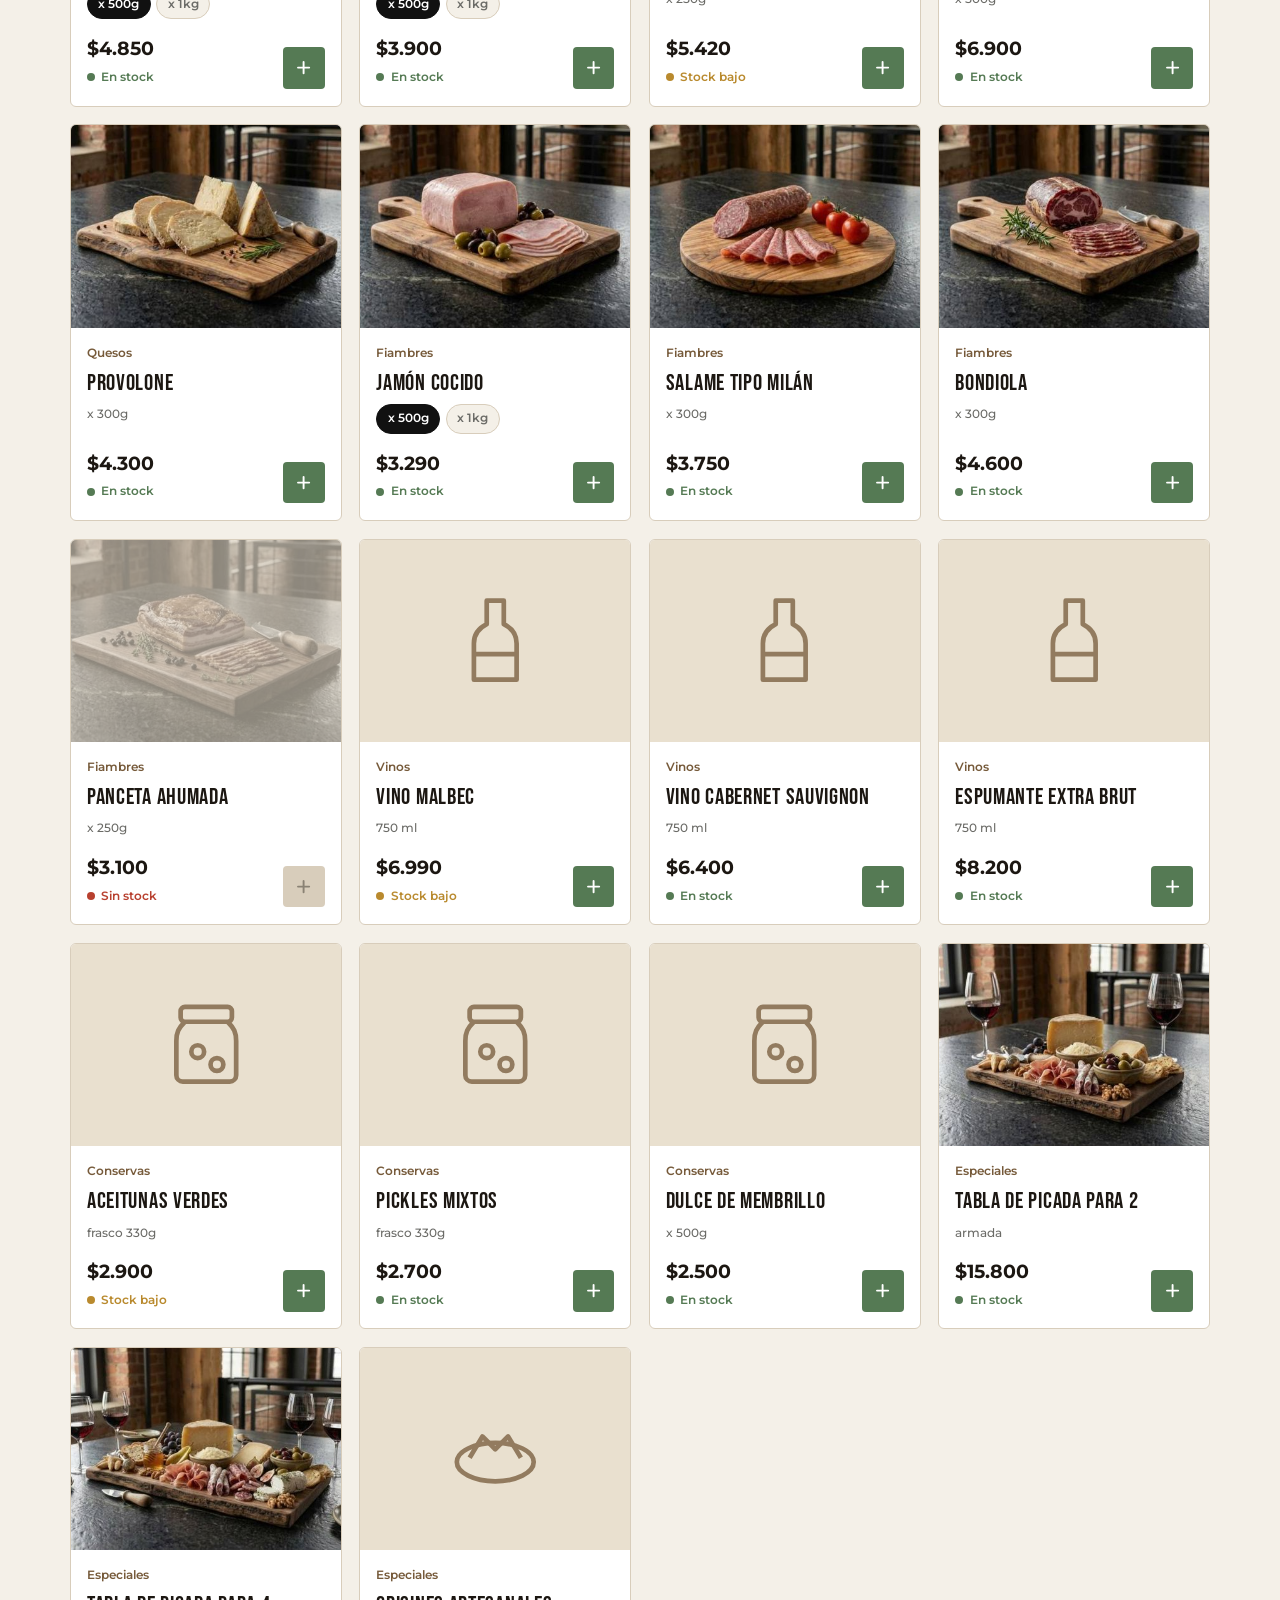
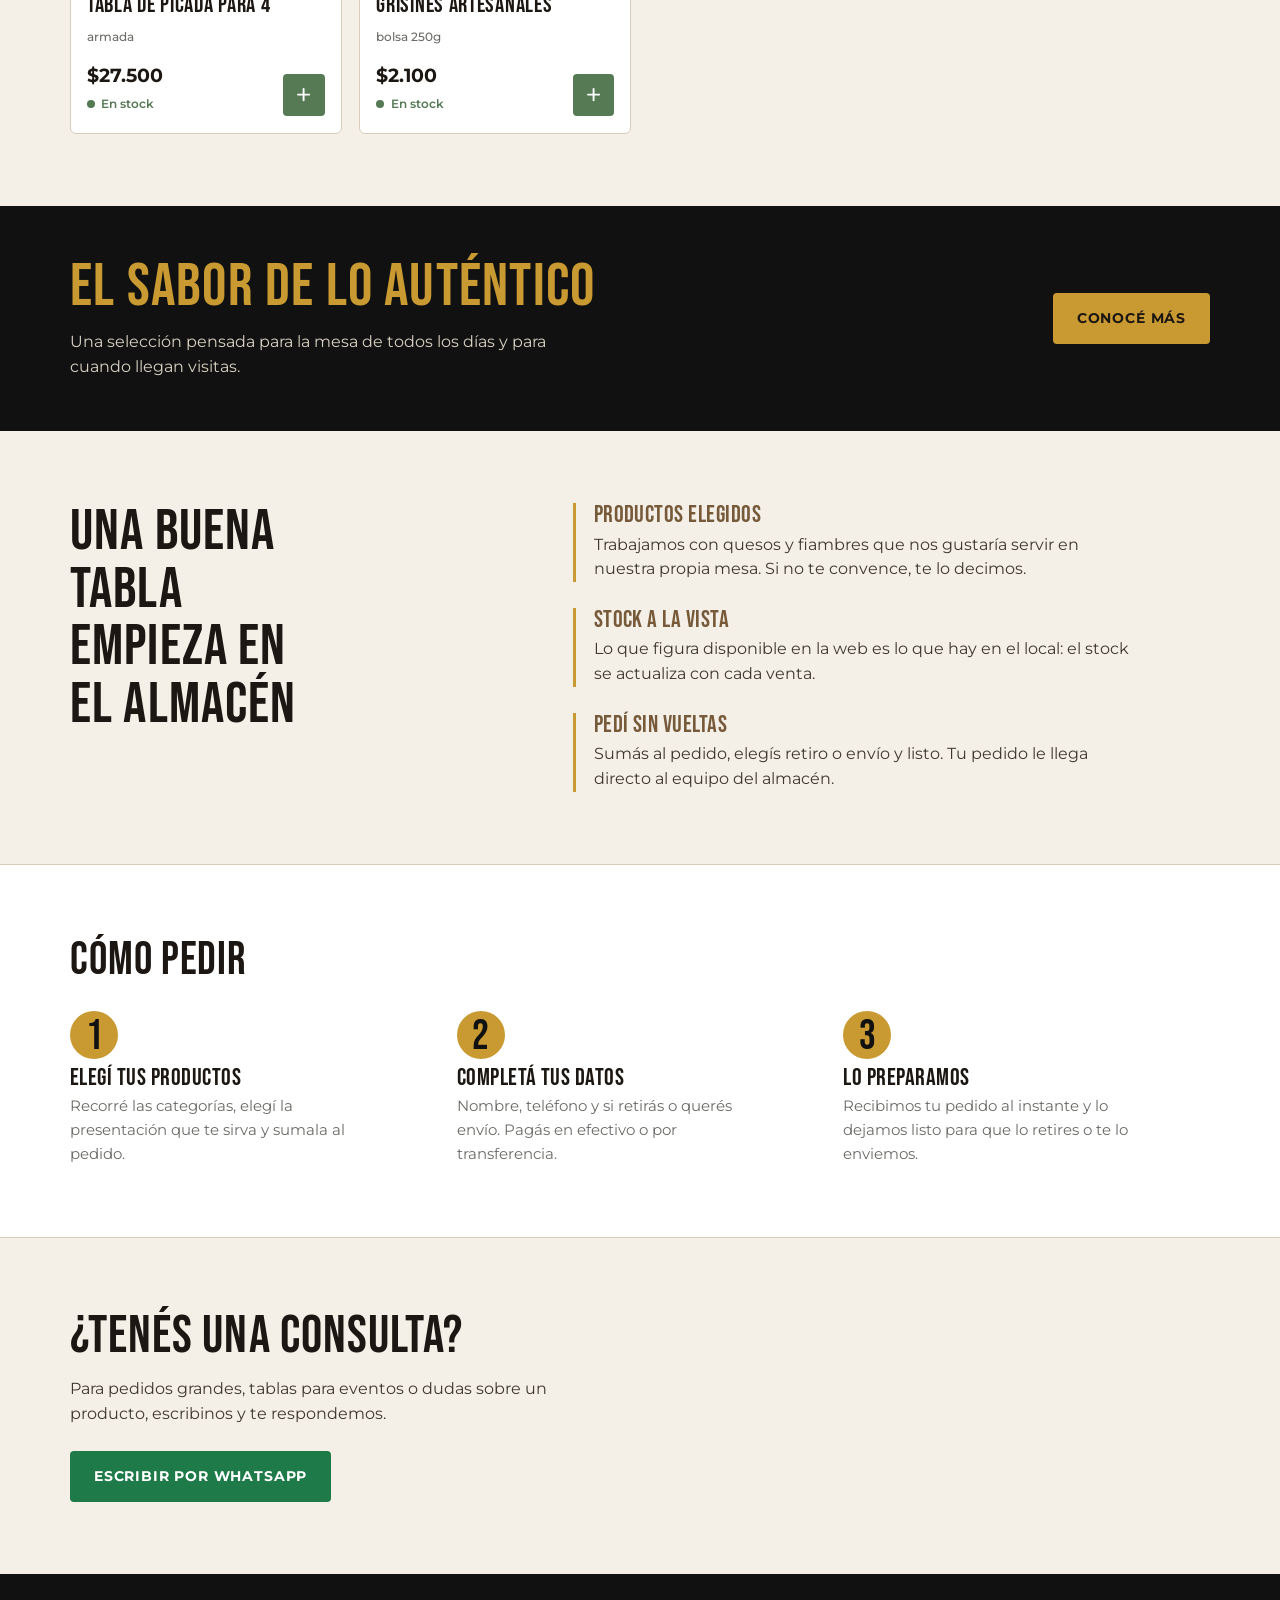
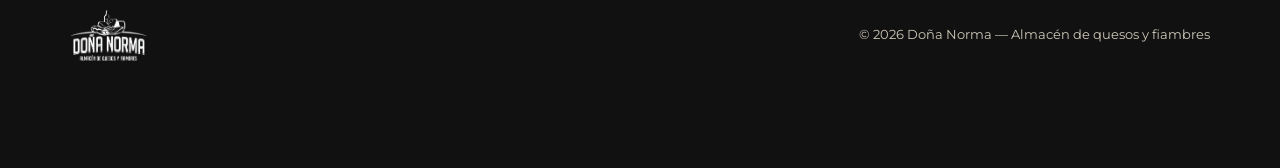
==== commit 1bd228e5: "Tienda real de Dona Norma en el celular de 'Cuatro cosas' con fotos de producto desde Drive Co-Autho" ====
--- a/demo/norma/index.html
+++ b/demo/norma/index.html
@@ -237,7 +237,7 @@
 }
 @media (prefers-reduced-motion:reduce){*{transition:none!important;scroll-behavior:auto!important}}
 </style>
-</head>
+<script>if(/[?&]embed=1/.test(location.search))document.write("<style>.demo-flag,.barra-mobile,.wa-flotante{display:none!important}</style>")</script></head>
 <body>
 
 <header class="top">
@@ -476,7 +476,7 @@
     ["Especiales","Grisines artesanales",[["bolsa 250g",2100]],18,5]
   ], rows = [];
   d.forEach(function(p, i){
-    p[2].forEach(function(pr){ rows.push({productoId:"demo-"+i, categoria:p[0], nombre:p[1], presentacion:pr[0], precio:pr[1], cantidad:p[3], cantidadMinima:p[4], estadoStock:p[3] > 0 ? "stock" : "sin_stock", imagenUrl:""}); });
+    p[2].forEach(function(pr){ rows.push({productoId:"demo-"+i, categoria:p[0], nombre:p[1], presentacion:pr[0], precio:pr[1], cantidad:p[3], cantidadMinima:p[4], estadoStock:p[3] > 0 ? "stock" : "sin_stock", imagenUrl:(function(n){var m={"queso-tybo":1,"queso-cremoso":1,"queso-azul":1,"queso-sardo":1,"provolone":1,"jamon-cocido":1,"salame-tipo-milan":1,"bondiola":1,"panceta-ahumada":1,"tabla-de-picada-para-2":1,"tabla-de-picada-para-4":1};var k=n.toLowerCase().normalize("NFD").replace(/[\u0300-\u036f]/g,"").replace(/[^a-z0-9]+/g,"-").replace(/^-|-$/g,"");return m[k]?"assets/prod/"+k+".jpg":"";})(p[1])}); });
   });
   return rows;
 })();
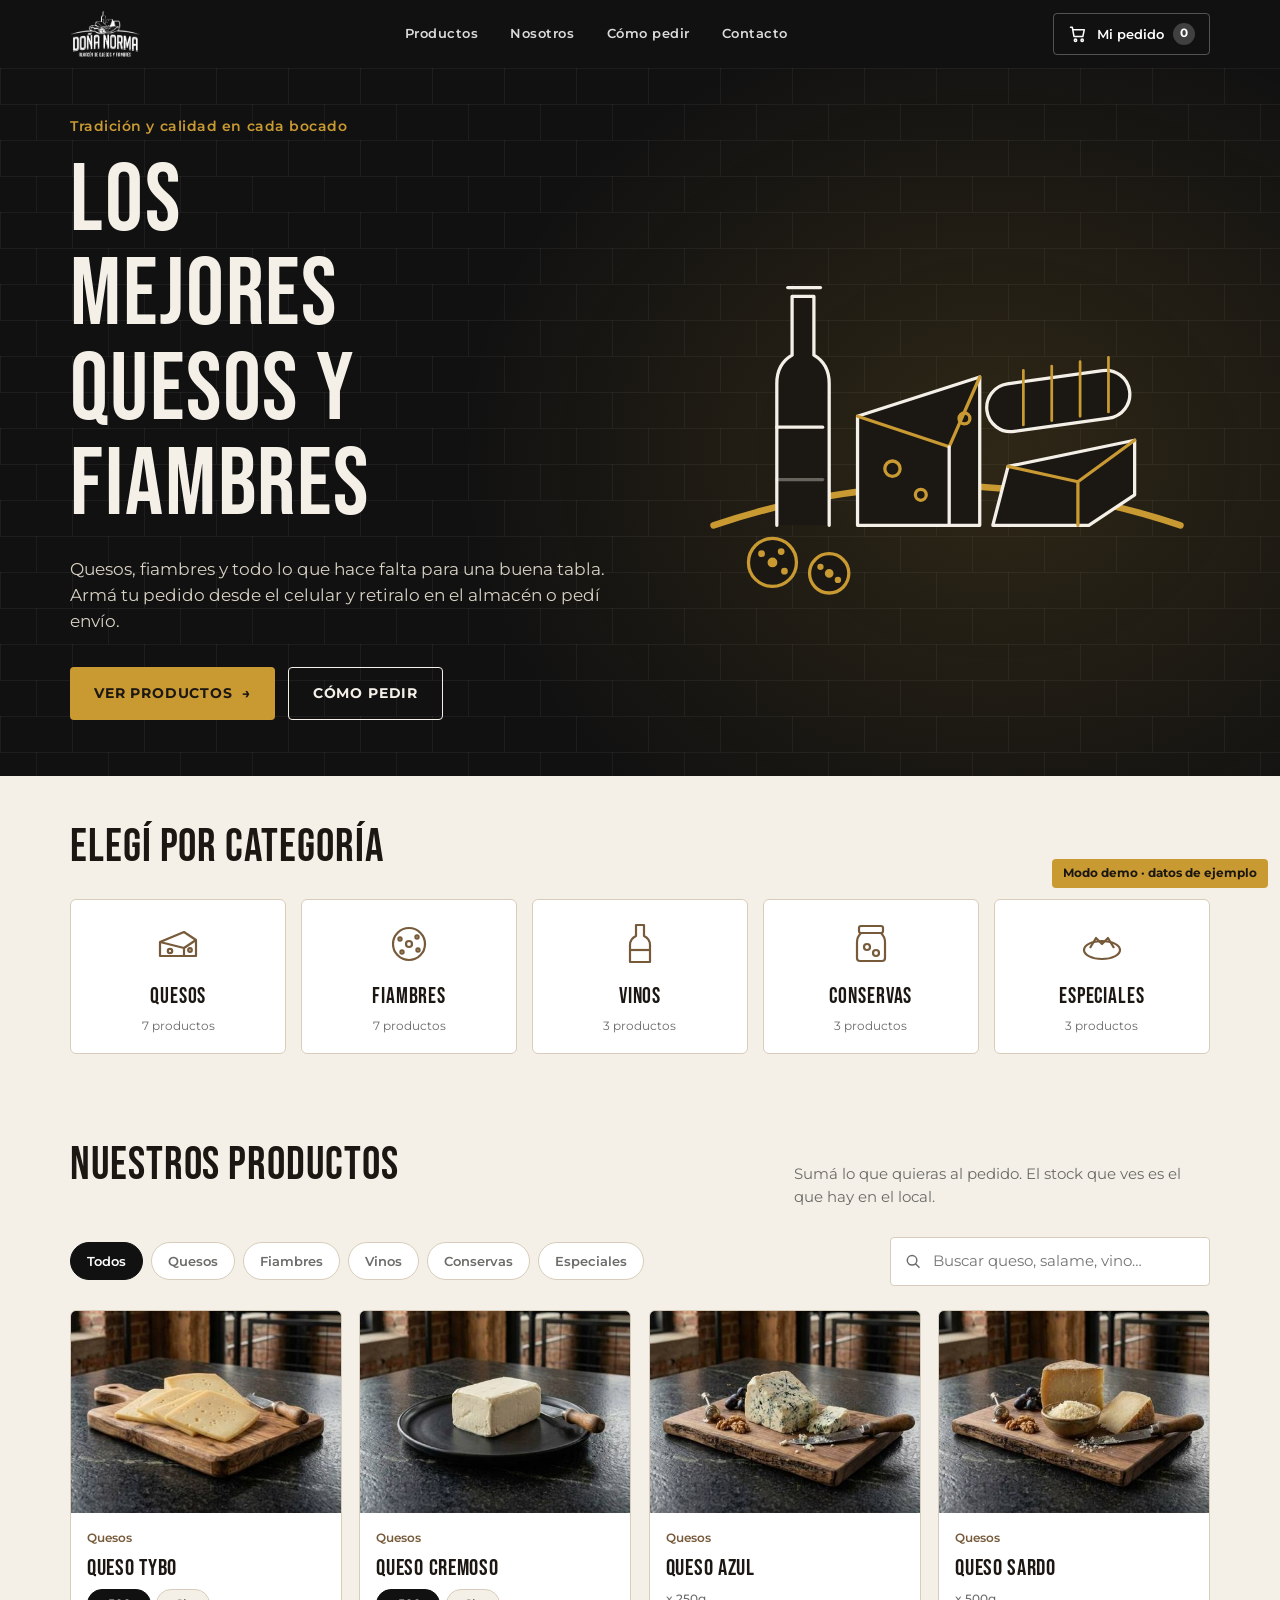
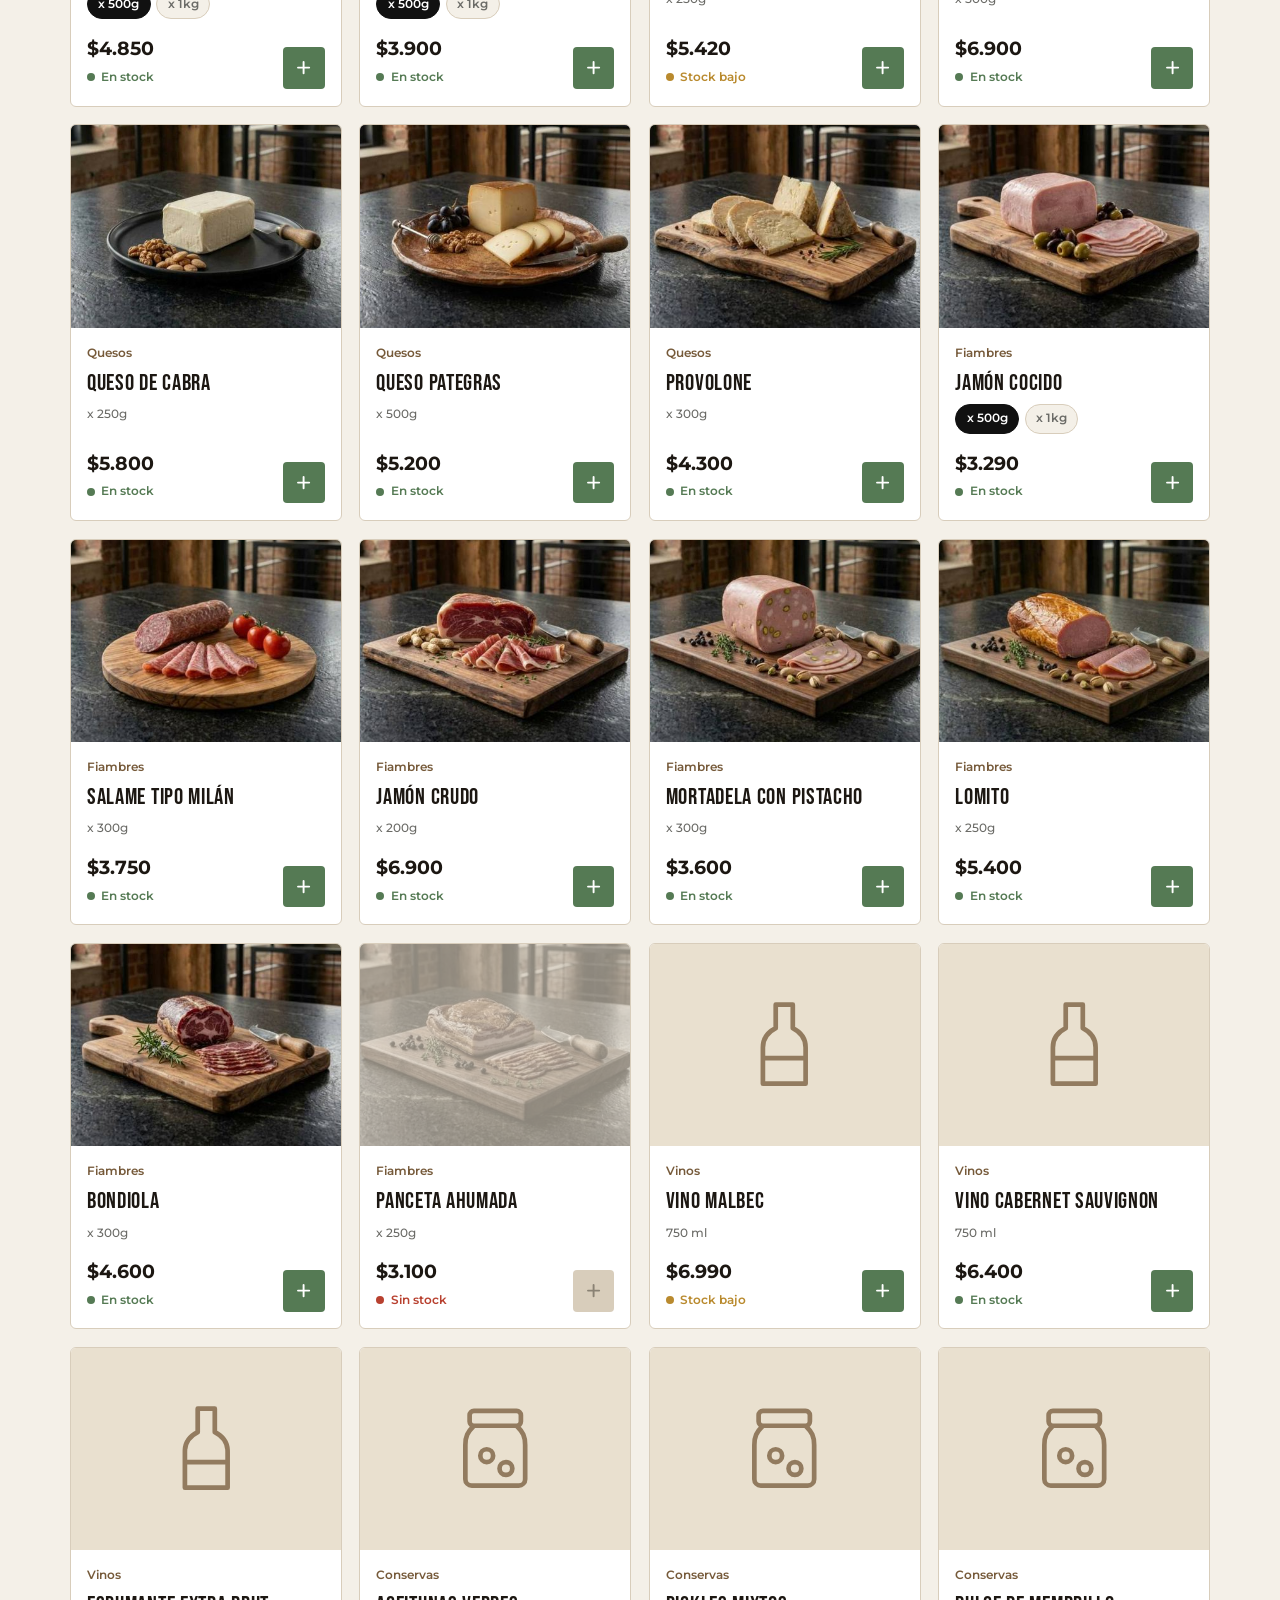
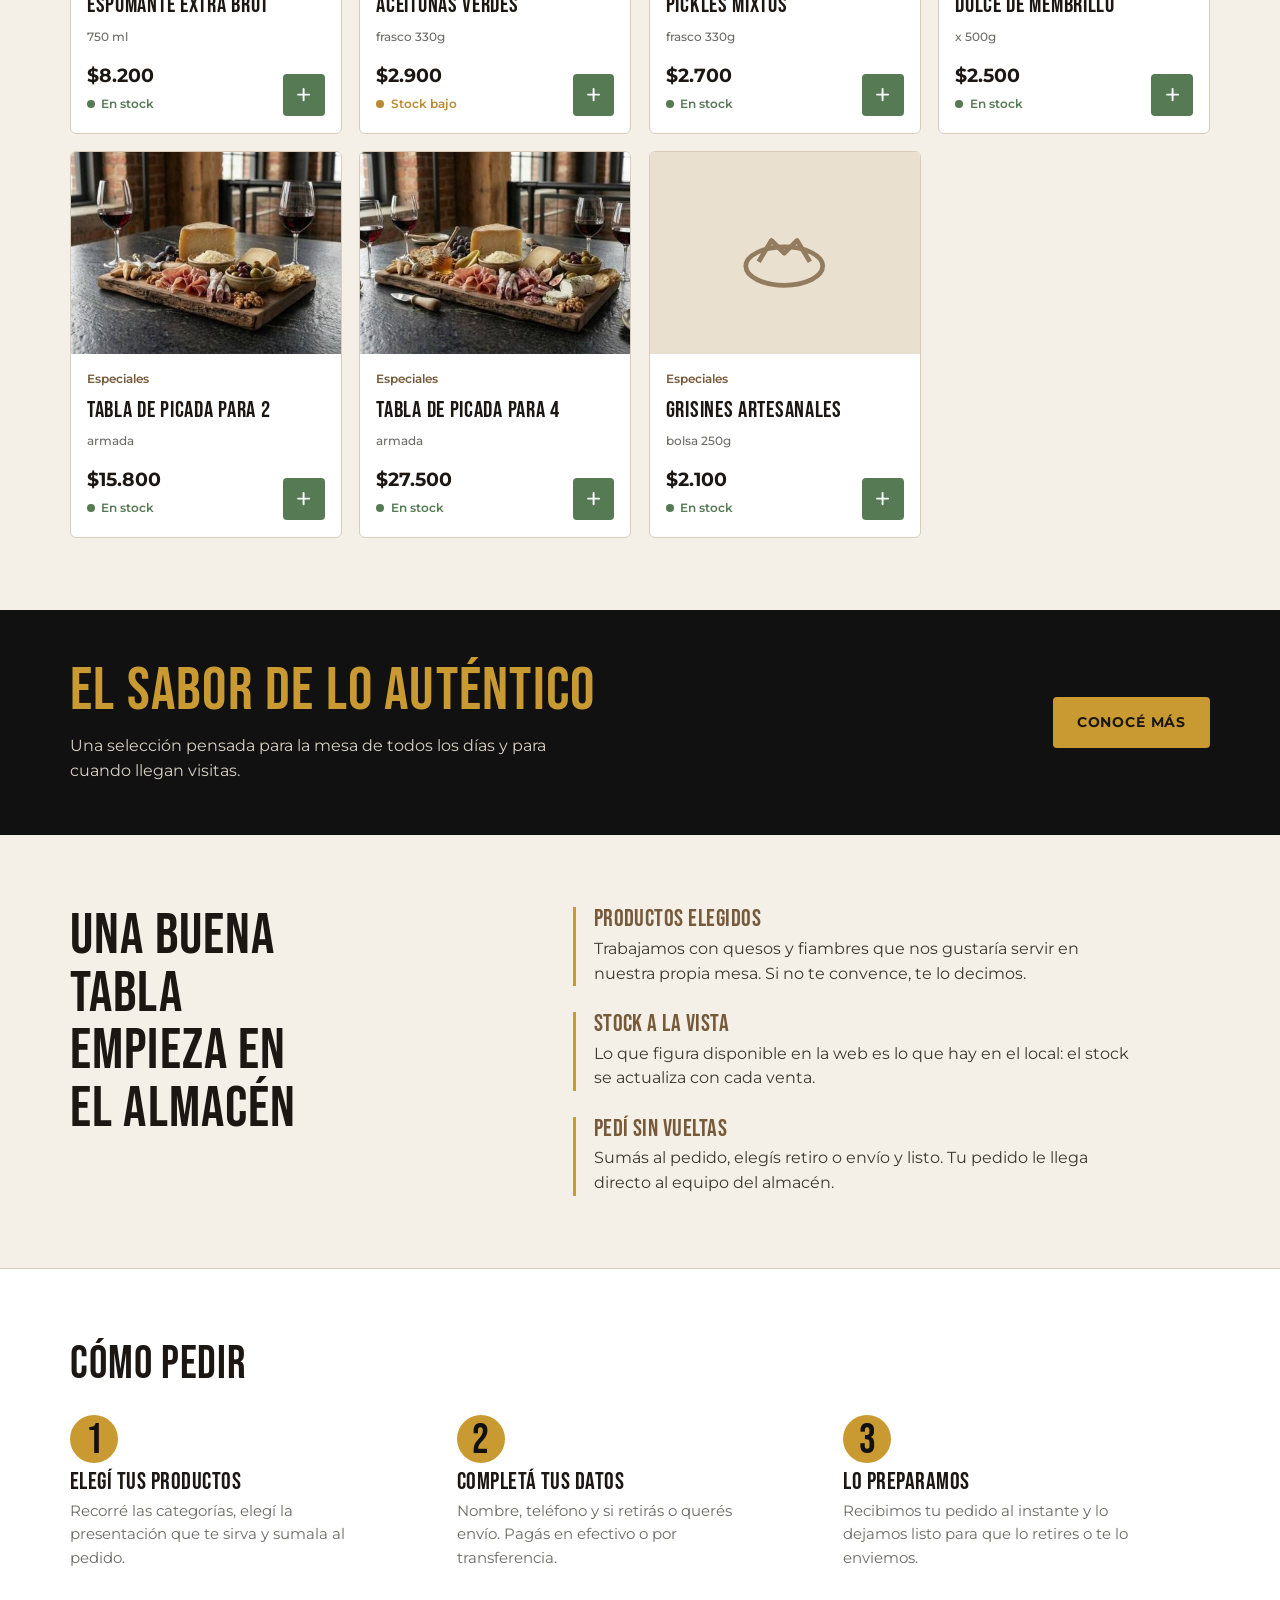
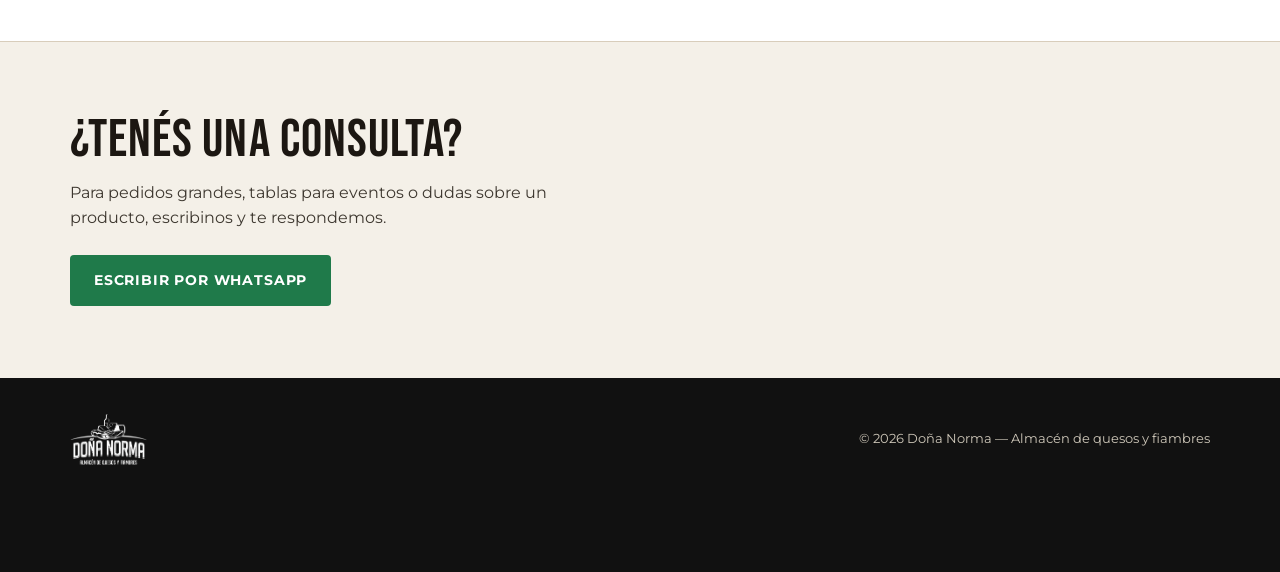
==== commit 5b0ece07: "Doña Norma: 5 productos mas con foto del Drive Co-Authored-By: Claude Sonnet 5.5 <noreply@anthropic." ====
--- a/demo/norma/index.html
+++ b/demo/norma/index.html
@@ -460,9 +460,14 @@
     ["Quesos","Queso Cremoso",[["x 500g",3900],["x 1kg",7600]],30,6],
     ["Quesos","Queso Azul",[["x 250g",5420]],2,4],
     ["Quesos","Queso Sardo",[["x 500g",6900]],14,4],
+    ["Quesos","Queso de cabra",[["x 250g",5800]],7,3],
+    ["Quesos","Queso Pategras",[["x 500g",5200]],10,4],
     ["Quesos","Provolone",[["x 300g",4300]],9,3],
     ["Fiambres","Jamón cocido",[["x 500g",3290],["x 1kg",6400]],20,5],
     ["Fiambres","Salame tipo milán",[["x 300g",3750]],16,5],
+    ["Fiambres","Jamón crudo",[["x 200g",6900]],8,3],
+    ["Fiambres","Mortadela con pistacho",[["x 300g",3600]],12,4],
+    ["Fiambres","Lomito",[["x 250g",5400]],6,3],
     ["Fiambres","Bondiola",[["x 300g",4600]],11,4],
     ["Fiambres","Panceta ahumada",[["x 250g",3100]],0,4],
     ["Vinos","Vino Malbec",[["750 ml",6990]],1,4],
@@ -476,7 +481,7 @@
     ["Especiales","Grisines artesanales",[["bolsa 250g",2100]],18,5]
   ], rows = [];
   d.forEach(function(p, i){
-    p[2].forEach(function(pr){ rows.push({productoId:"demo-"+i, categoria:p[0], nombre:p[1], presentacion:pr[0], precio:pr[1], cantidad:p[3], cantidadMinima:p[4], estadoStock:p[3] > 0 ? "stock" : "sin_stock", imagenUrl:(function(n){var m={"queso-tybo":1,"queso-cremoso":1,"queso-azul":1,"queso-sardo":1,"provolone":1,"jamon-cocido":1,"salame-tipo-milan":1,"bondiola":1,"panceta-ahumada":1,"tabla-de-picada-para-2":1,"tabla-de-picada-para-4":1};var k=n.toLowerCase().normalize("NFD").replace(/[\u0300-\u036f]/g,"").replace(/[^a-z0-9]+/g,"-").replace(/^-|-$/g,"");return m[k]?"assets/prod/"+k+".jpg":"";})(p[1])}); });
+    p[2].forEach(function(pr){ rows.push({productoId:"demo-"+i, categoria:p[0], nombre:p[1], presentacion:pr[0], precio:pr[1], cantidad:p[3], cantidadMinima:p[4], estadoStock:p[3] > 0 ? "stock" : "sin_stock", imagenUrl:(function(n){var m={"queso-tybo":1,"queso-cremoso":1,"queso-azul":1,"queso-sardo":1,"provolone":1,"jamon-cocido":1,"salame-tipo-milan":1,"bondiola":1,"panceta-ahumada":1,"tabla-de-picada-para-2":1,"tabla-de-picada-para-4":1,"queso-de-cabra":1,"queso-pategras":1,"jamon-crudo":1,"mortadela-con-pistacho":1,"lomito":1};var k=n.toLowerCase().normalize("NFD").replace(/[\u0300-\u036f]/g,"").replace(/[^a-z0-9]+/g,"-").replace(/^-|-$/g,"");return m[k]?"assets/prod/"+k+".jpg":"";})(p[1])}); });
   });
   return rows;
 })();
